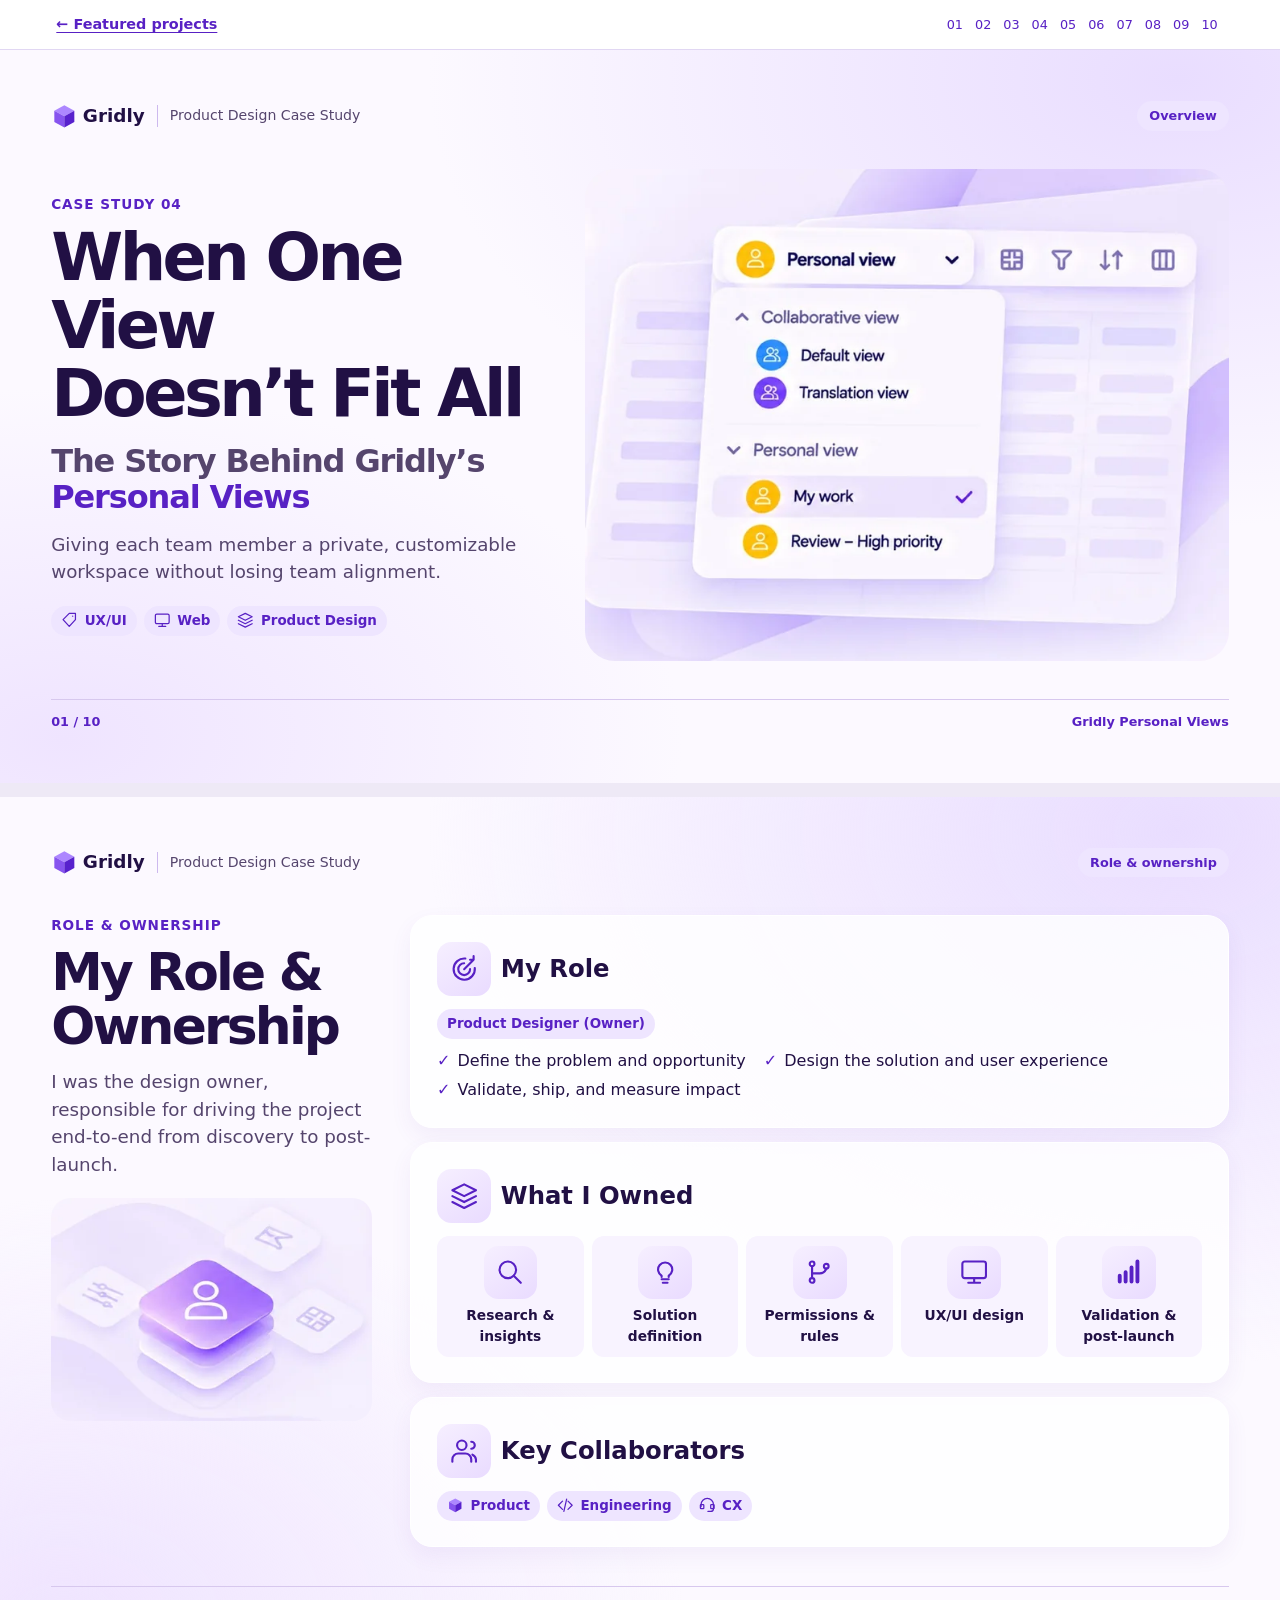
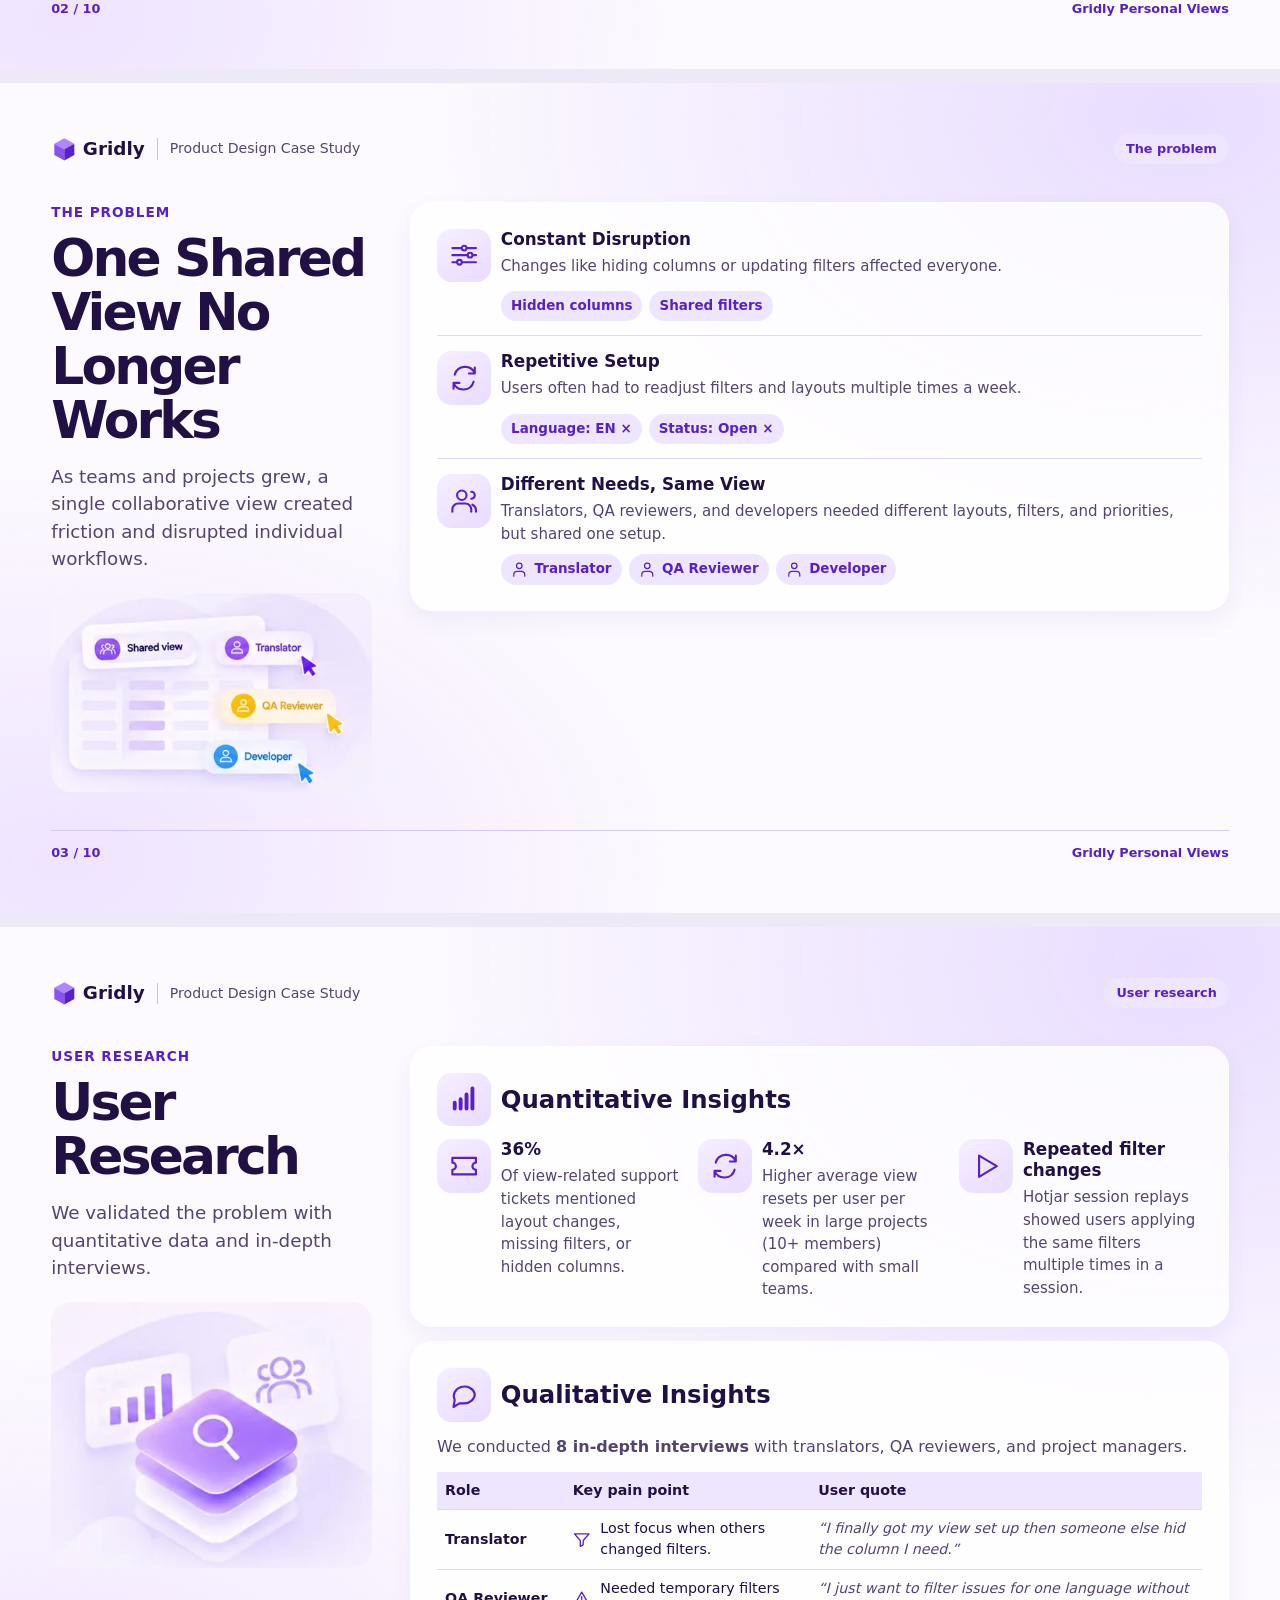
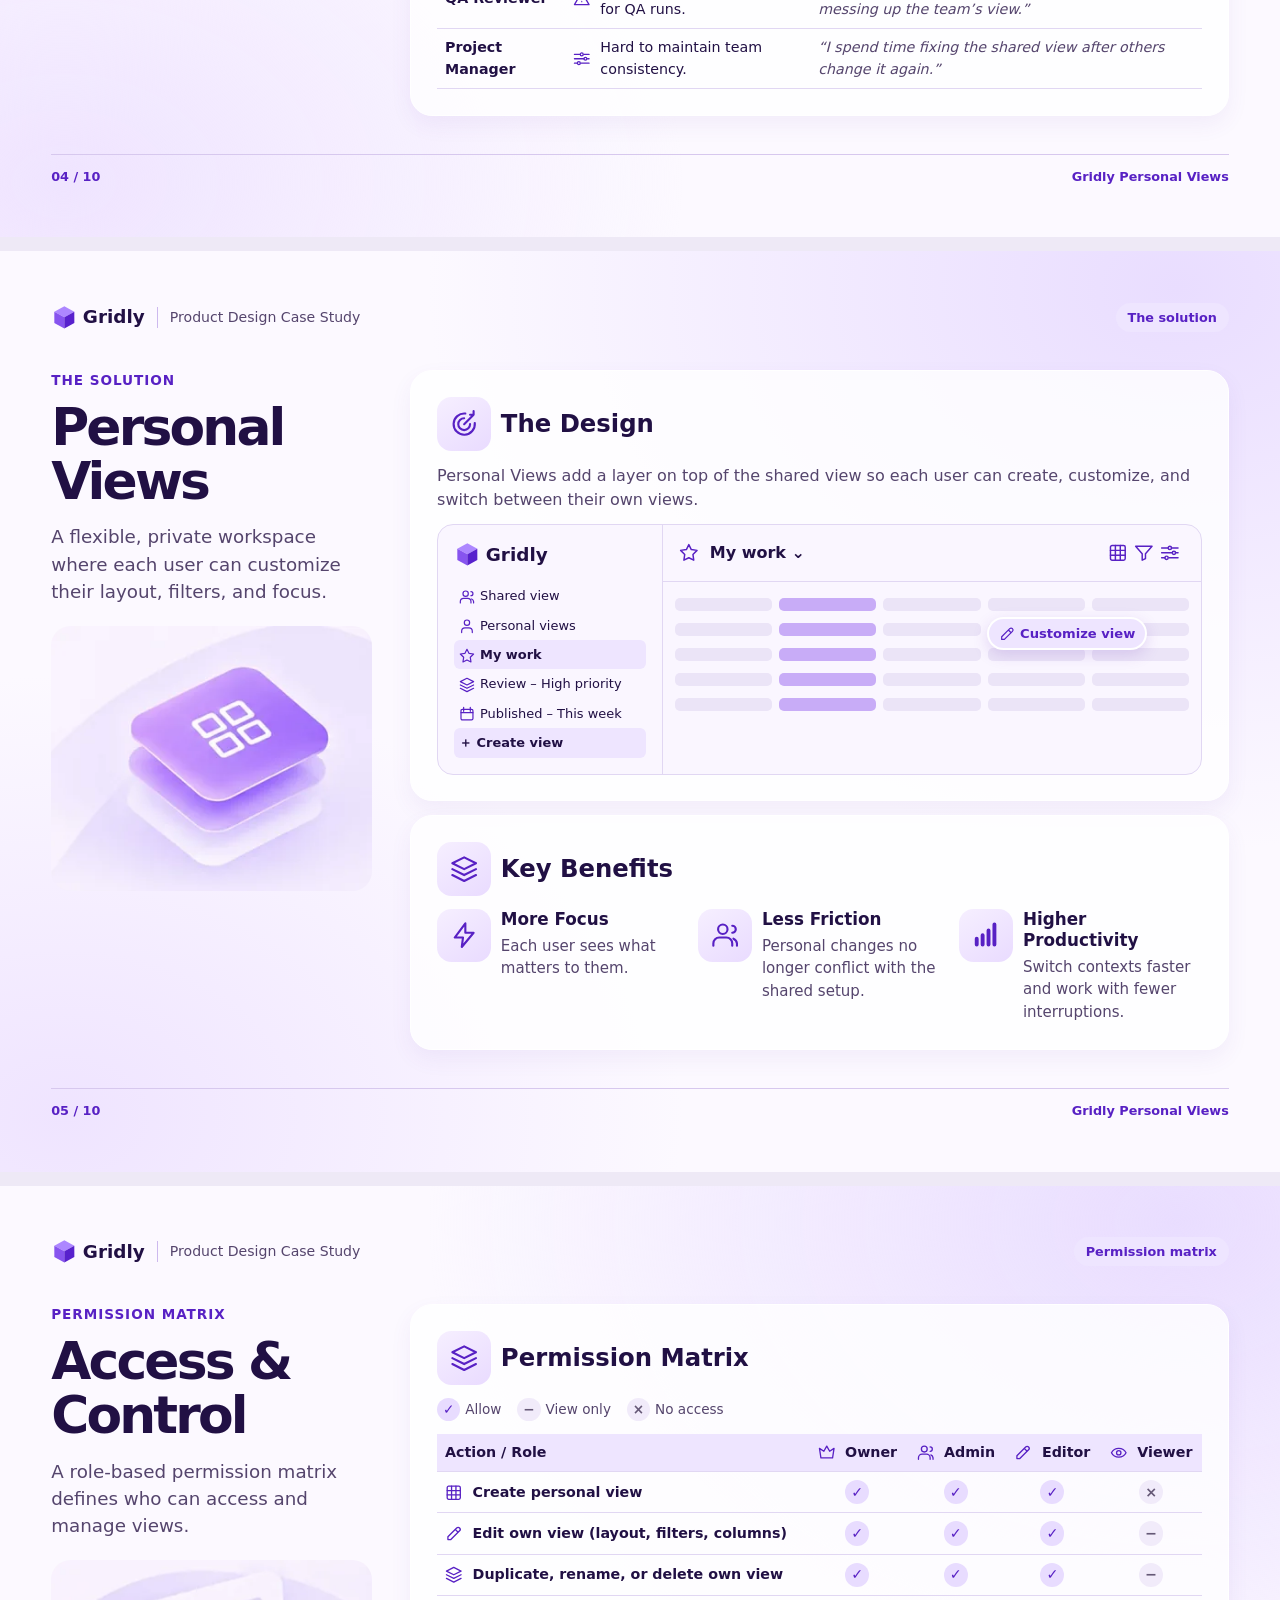
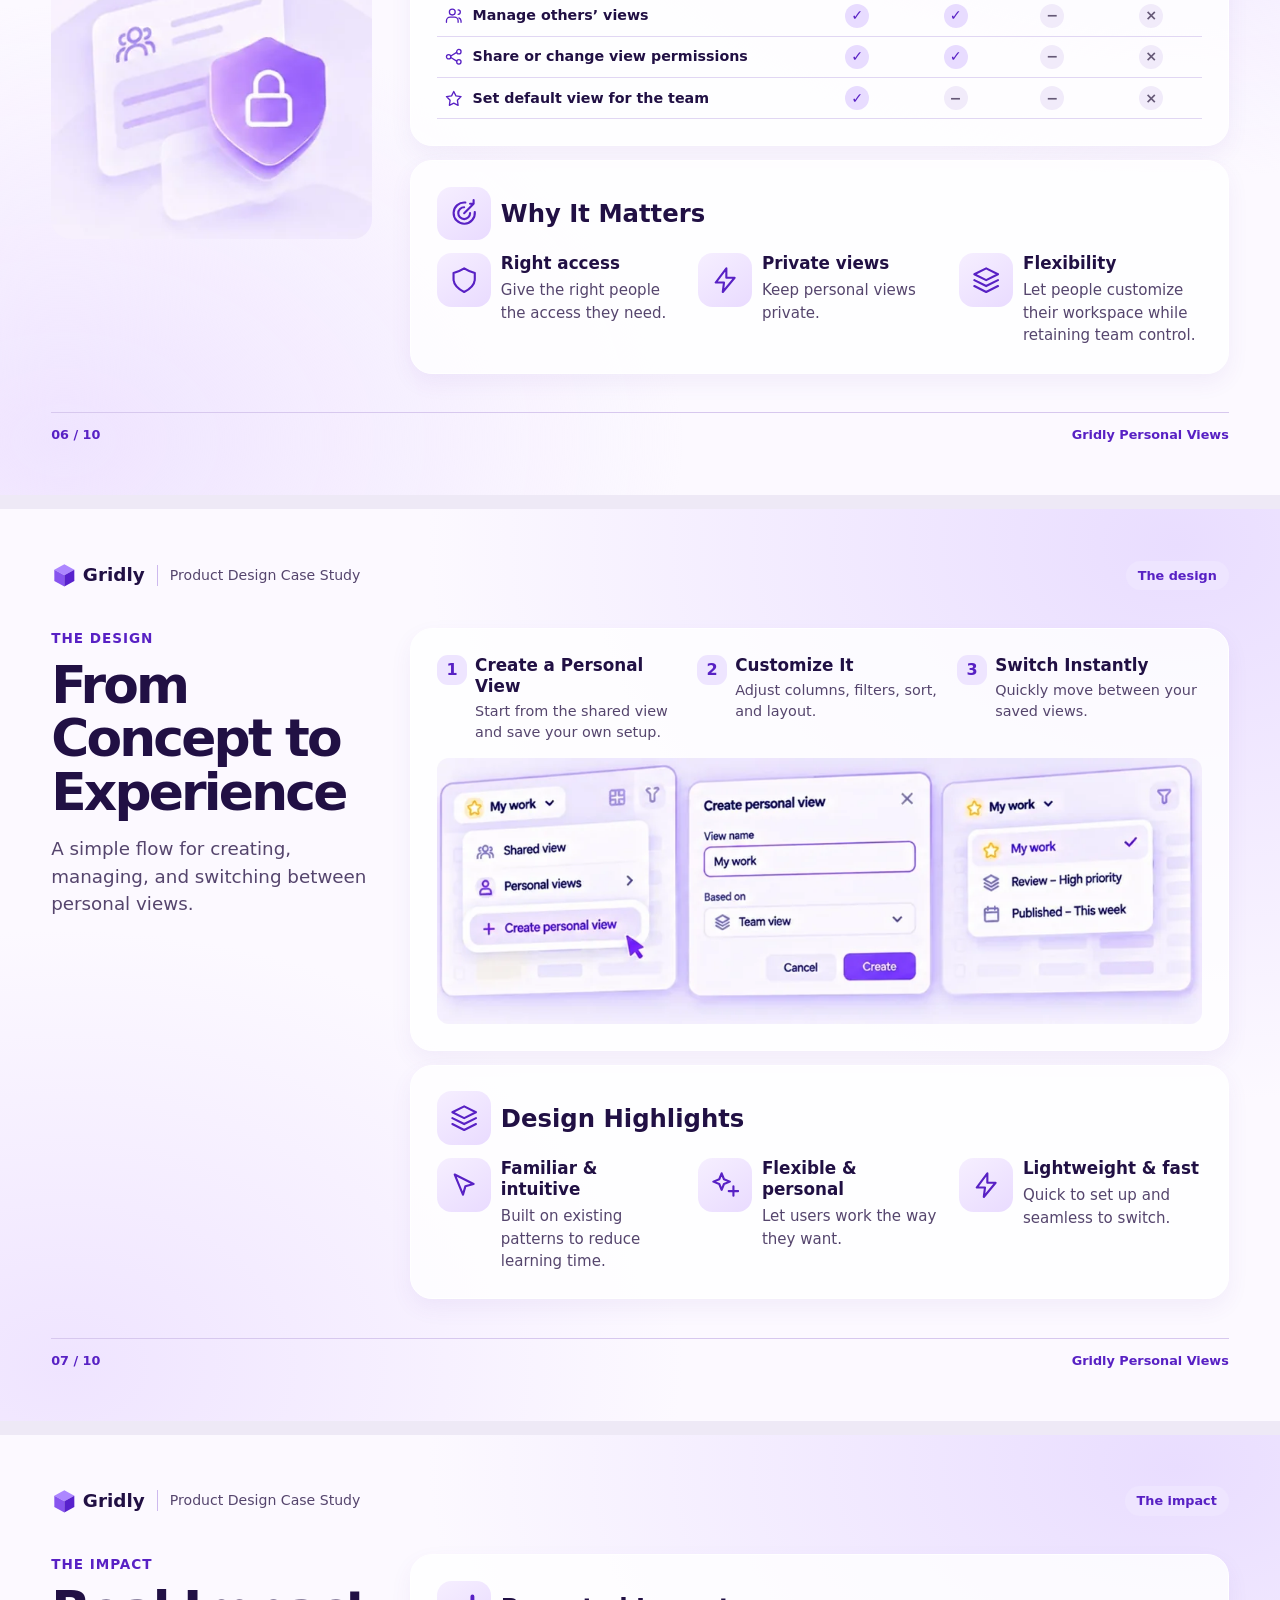
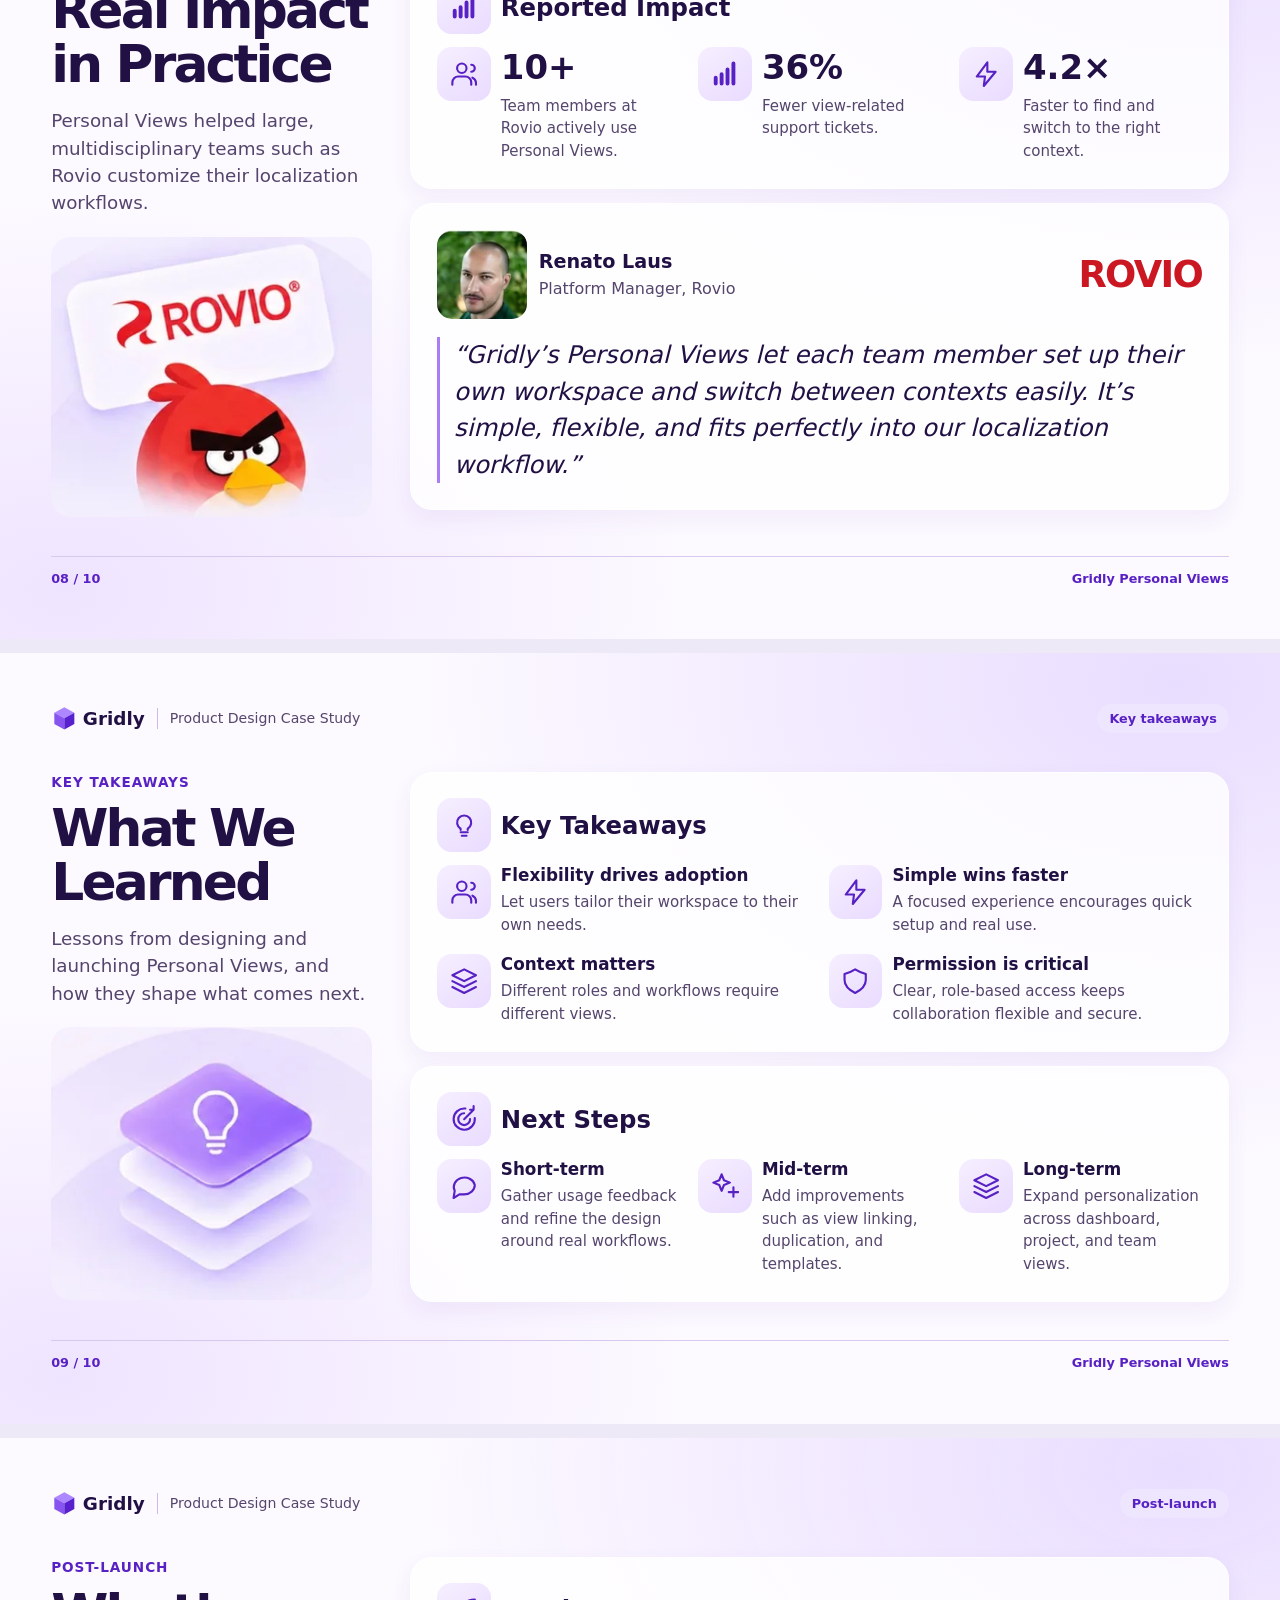
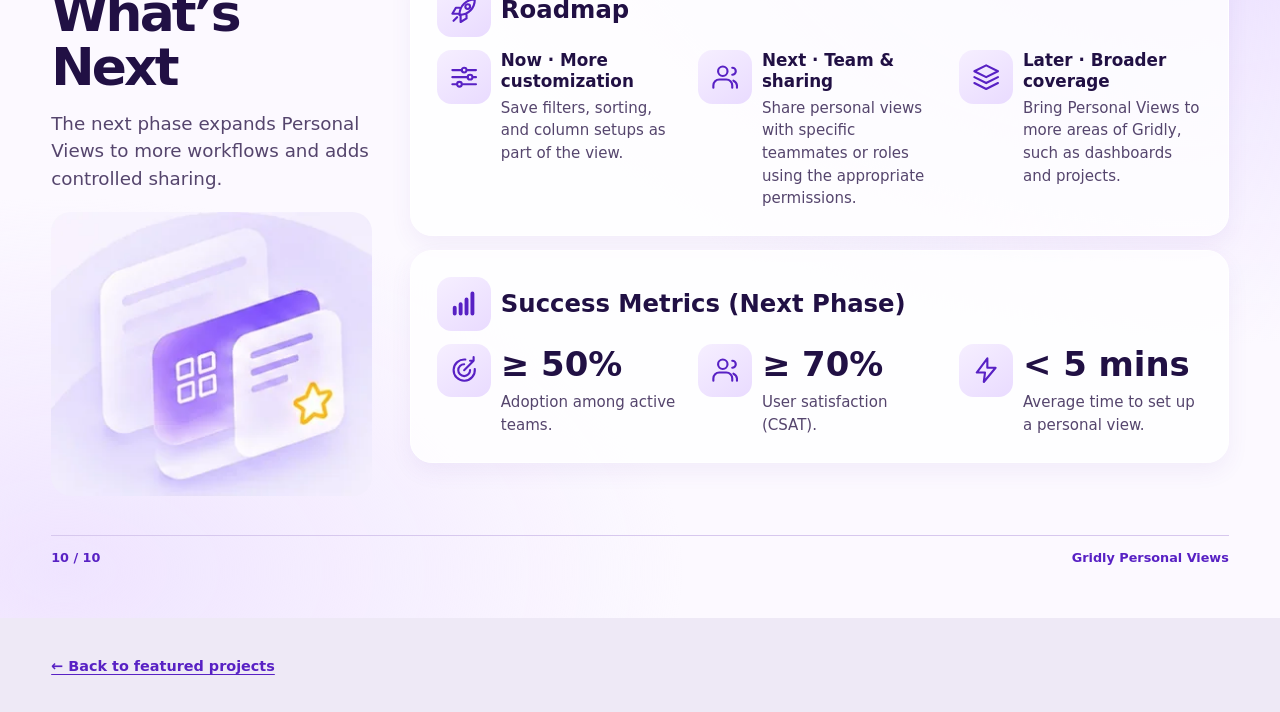
==== gridly-personal-views.html @ 1b513c44 "Add Gridly Personal Views as case study 04" ====
<!doctype html>
<html lang="en">
<head>
<meta charset="utf-8">
<meta name="viewport" content="width=device-width, initial-scale=1">
<meta name="description" content="Gridly Personal Views, a product design case study by Phu Vo Hoang.">
<title>Gridly Personal Views | Phu Vo Hoang</title>
<link rel="stylesheet" href="assets/personal-views/case-study.css">
</head>
<body>
<svg class="icon-definitions" xmlns="http://www.w3.org/2000/svg" width="0" height="0" aria-hidden="true" focusable="false">
<symbol id="pv-cube" viewBox="0 0 24 24"><path fill="#ad87ff" stroke="none" d="m12 2 9 5-9 5-9-5Z"/><path fill="#8754ef" stroke="none" d="m3 7 9 5v10l-9-5Z"/><path fill="#5821cd" stroke="none" d="m21 7-9 5v10l9-5Z"/></symbol>
<symbol id="pv-person" viewBox="0 0 24 24"><circle cx="12" cy="7" r="4"/><path d="M4 22v-2a5 5 0 0 1 5-5h6a5 5 0 0 1 5 5v2"/></symbol>
<symbol id="pv-target" viewBox="0 0 24 24"><path d="M21 11a9 9 0 1 1-8-8m4 9a5 5 0 1 1-5-5m0 5 8-8m-3 0h3V1"/></symbol>
<symbol id="pv-layers" viewBox="0 0 24 24"><path d="m12 2 10 5-10 5L2 7l10-5ZM2 12l10 5 10-5M2 17l10 5 10-5"/></symbol>
<symbol id="pv-search" viewBox="0 0 24 24"><circle cx="10" cy="10" r="7"/><path d="m15 15 6 6"/></symbol>
<symbol id="pv-bulb" viewBox="0 0 24 24"><path d="M9 18h6m-5 3h4m-5-5v-1a6 6 0 1 1 6 0v1"/></symbol>
<symbol id="pv-branch" viewBox="0 0 24 24"><circle cx="6" cy="5" r="2"/><circle cx="6" cy="19" r="2"/><circle cx="18" cy="7" r="2"/><path d="M6 7v10m0-4h6a6 6 0 0 0 6-4"/></symbol>
<symbol id="pv-screen" viewBox="0 0 24 24"><rect x="2" y="3" width="20" height="14" rx="2"/><path d="M12 17v4m-5 0h10"/></symbol>
<symbol id="pv-bars" viewBox="0 0 24 24"><path d="M4 20v-5m5 5v-8m5 8V8m5 12V3" stroke-width="3.3"/></symbol>
<symbol id="pv-people" viewBox="0 0 24 24"><circle cx="10" cy="7" r="4"/><path d="M2 21v-2a5 5 0 0 1 5-5h6a5 5 0 0 1 5 5v2m0-17a3 3 0 0 1 0 6m4 11v-2a5 5 0 0 0-3-4"/></symbol>
<symbol id="pv-code" viewBox="0 0 24 24"><path d="m8 6-6 6 6 6m8-12 6 6-6 6m-2-15-4 18"/></symbol>
<symbol id="pv-headset" viewBox="0 0 24 24"><path d="M3 14v-3a9 9 0 0 1 18 0v6a4 4 0 0 1-4 4h-4"/><rect x="2" y="11" width="5" height="6" rx="1"/><rect x="17" y="11" width="5" height="6" rx="1"/></symbol>
<symbol id="pv-sliders" viewBox="0 0 24 24"><path d="M2 6h8m5 0h7M2 12h13m5 0h2M2 18h4m5 0h11"/><circle cx="12" cy="6" r="2"/><circle cx="17" cy="12" r="2"/><circle cx="8" cy="18" r="2"/></symbol>
<symbol id="pv-refresh" viewBox="0 0 24 24"><path d="M21 8A9 9 0 0 0 4 9m17-6v5h-5M3 16a9 9 0 0 0 17-1m-17 6v-5h5"/></symbol>
<symbol id="pv-ticket" viewBox="0 0 24 24"><path d="M2 5h20v4a3 3 0 0 0 0 6v4H2v-4a3 3 0 0 0 0-6Z"/></symbol>
<symbol id="pv-play" viewBox="0 0 24 24"><path d="m6 3 15 9-15 9Z"/></symbol>
<symbol id="pv-comment" viewBox="0 0 24 24"><path d="M21 11a9 8 0 0 1-9 8H8l-5 3 1-6a9 8 0 1 1 17-5Z"/></symbol>
<symbol id="pv-filter" viewBox="0 0 24 24"><path d="M2 4h20l-8 9v6l-4 2v-8Z"/></symbol>
<symbol id="pv-warning" viewBox="0 0 24 24"><path d="m12 3 10 17H2Zm0 6v4m0 3v.01"/></symbol>
<symbol id="pv-bolt" viewBox="0 0 24 24"><path d="m13 2-9 12h7l-1 8 10-12h-7Z"/></symbol>
<symbol id="pv-grid" viewBox="0 0 24 24"><rect x="3" y="3" width="18" height="18" rx="2"/><path d="M3 9h18M3 15h18M9 3v18m6-18v18"/></symbol>
<symbol id="pv-edit" viewBox="0 0 24 24"><path d="m4 16 12-12a2 2 0 0 1 4 4L8 20H4Zm10-10 4 4"/></symbol>
<symbol id="pv-share" viewBox="0 0 24 24"><circle cx="5" cy="12" r="3"/><circle cx="19" cy="5" r="3"/><circle cx="19" cy="19" r="3"/><path d="m8 11 8-5M8 13l8 5"/></symbol>
<symbol id="pv-star" viewBox="0 0 24 24"><path d="m12 2 3 6 7 1-5 5 1 7-6-3-6 3 1-7-5-5 7-1Z"/></symbol>
<symbol id="pv-crown" viewBox="0 0 24 24"><path d="m2 6 6 4 4-7 4 7 6-4-2 13H4Z"/></symbol>
<symbol id="pv-eye" viewBox="0 0 24 24"><path d="M2 12s3-6 10-6 10 6 10 6-3 6-10 6S2 12 2 12Z"/><circle cx="12" cy="12" r="3"/></symbol>
<symbol id="pv-shield" viewBox="0 0 24 24"><path d="M12 2c3 2 6 3 9 4v5c0 5-3 8-9 11-6-3-9-6-9-11V6c3-1 6-2 9-4Z"/></symbol>
<symbol id="pv-pointer" viewBox="0 0 24 24"><path d="m4 3 16 8-7 2-2 7Z"/></symbol>
<symbol id="pv-spark" viewBox="0 0 24 24"><path d="m9 2 2 5 5 2-5 2-2 5-2-5-5-2 5-2Zm10 11v8m-4-4h8"/></symbol>
<symbol id="pv-rocket" viewBox="0 0 24 24"><path d="M8 16c0-8 6-13 13-13 0 7-5 13-13 13Zm0-6H5l-3 5h6m6 1v3l-5 3v-6m-3 2-3 3"/><circle cx="15" cy="9" r="2"/></symbol>
<symbol id="pv-calendar" viewBox="0 0 24 24"><rect x="3" y="5" width="18" height="16" rx="2"/><path d="M7 2v6m10-6v6M3 10h18"/></symbol>
<symbol id="pv-tag" viewBox="0 0 24 24"><path d="M3 11 12 2h9v9l-9 10Zm14-5v.01"/></symbol>
</svg>
<nav class="toolbar" aria-label="Case study navigation"><a class="back" href="./#projects">← Featured projects</a><div class="chapters"><a href="#slide-1" aria-label="01 Overview">01</a><a href="#slide-2" aria-label="02 Role &amp; ownership">02</a><a href="#slide-3" aria-label="03 The problem">03</a><a href="#slide-4" aria-label="04 User research">04</a><a href="#slide-5" aria-label="05 The solution">05</a><a href="#slide-6" aria-label="06 Permission matrix">06</a><a href="#slide-7" aria-label="07 The design">07</a><a href="#slide-8" aria-label="08 The impact">08</a><a href="#slide-9" aria-label="09 Key takeaways">09</a><a href="#slide-10" aria-label="10 Post-launch">10</a></div></nav>
<main>
<section class="slide cover" id="slide-1" aria-labelledby="title-1">
<header class="folio"><span class="logo"><svg class="glyph" viewBox="0 0 24 24" aria-hidden="true" focusable="false"><use href="#pv-cube"/></svg>Gridly</span><span class="folio-label">Product Design Case Study</span><span class="chapter-name">Overview</span></header>
<div class="layout"><div class="cover-copy"><p class="eyebrow">Case Study 04</p><h1 id="title-1">When One View<br>Doesn’t Fit All</h1><p class="subtitle">The Story Behind Gridly’s <strong>Personal Views</strong></p><p class="lead">Giving each team member a private, customizable workspace without losing team alignment.</p><ul class="tags"><li><svg class="glyph" viewBox="0 0 24 24" aria-hidden="true" focusable="false"><use href="#pv-tag"/></svg>UX/UI</li><li><svg class="glyph" viewBox="0 0 24 24" aria-hidden="true" focusable="false"><use href="#pv-screen"/></svg>Web</li><li><svg class="glyph" viewBox="0 0 24 24" aria-hidden="true" focusable="false"><use href="#pv-layers"/></svg>Product Design</li></ul></div>
<figure><img class="cover-art" src="assets/personal-views/cover.webp" width="800" height="611" alt="Gridly’s view selector showing collaborative views and private views, with My work selected" loading="eager"></figure></div>
<footer class="folio-footer"><span>01 / 10</span><span>Gridly Personal Views</span></footer>
</section>
<section class="slide" id="slide-2" aria-labelledby="title-2">
<header class="folio"><span class="logo"><svg class="glyph" viewBox="0 0 24 24" aria-hidden="true" focusable="false"><use href="#pv-cube"/></svg>Gridly</span><span class="folio-label">Product Design Case Study</span><span class="chapter-name">Role &amp; ownership</span></header>
<div class="layout"><div class="intro"><p class="eyebrow">Role & ownership</p><h2 id="title-2">My Role & Ownership</h2><p class="lead">I was the design owner, responsible for driving the project end-to-end from discovery to post-launch.</p><img class="side-art" src="assets/personal-views/ownership.webp" width="440" height="306" alt="" loading="lazy"></div><div class="stack"><div class="panel"><h3 class="icon-heading"><span class="tile"><svg class="glyph" viewBox="0 0 24 24" aria-hidden="true" focusable="false"><use href="#pv-target"/></svg></span><span>My Role</span></h3><p class="role-label">Product Designer (Owner)</p><ul class="checks"><li>Define the problem and opportunity</li><li>Design the solution and user experience</li><li>Validate, ship, and measure impact</li></ul></div><div class="panel"><h3 class="icon-heading"><span class="tile"><svg class="glyph" viewBox="0 0 24 24" aria-hidden="true" focusable="false"><use href="#pv-layers"/></svg></span><span>What I Owned</span></h3><ol class="ownership-steps"><li><span class="tile"><svg class="glyph" viewBox="0 0 24 24" aria-hidden="true" focusable="false"><use href="#pv-search"/></svg></span><strong>Research & insights</strong></li><li><span class="tile"><svg class="glyph" viewBox="0 0 24 24" aria-hidden="true" focusable="false"><use href="#pv-bulb"/></svg></span><strong>Solution definition</strong></li><li><span class="tile"><svg class="glyph" viewBox="0 0 24 24" aria-hidden="true" focusable="false"><use href="#pv-branch"/></svg></span><strong>Permissions & rules</strong></li><li><span class="tile"><svg class="glyph" viewBox="0 0 24 24" aria-hidden="true" focusable="false"><use href="#pv-screen"/></svg></span><strong>UX/UI design</strong></li><li><span class="tile"><svg class="glyph" viewBox="0 0 24 24" aria-hidden="true" focusable="false"><use href="#pv-bars"/></svg></span><strong>Validation & post-launch</strong></li></ol></div><div class="panel"><h3 class="icon-heading"><span class="tile"><svg class="glyph" viewBox="0 0 24 24" aria-hidden="true" focusable="false"><use href="#pv-people"/></svg></span><span>Key Collaborators</span></h3><ul class="tags"><li><svg class="glyph" viewBox="0 0 24 24" aria-hidden="true" focusable="false"><use href="#pv-cube"/></svg>Product</li><li><svg class="glyph" viewBox="0 0 24 24" aria-hidden="true" focusable="false"><use href="#pv-code"/></svg>Engineering</li><li><svg class="glyph" viewBox="0 0 24 24" aria-hidden="true" focusable="false"><use href="#pv-headset"/></svg>CX</li></ul></div></div></div>
<footer class="folio-footer"><span>02 / 10</span><span>Gridly Personal Views</span></footer>
</section>
<section class="slide" id="slide-3" aria-labelledby="title-3">
<header class="folio"><span class="logo"><svg class="glyph" viewBox="0 0 24 24" aria-hidden="true" focusable="false"><use href="#pv-cube"/></svg>Gridly</span><span class="folio-label">Product Design Case Study</span><span class="chapter-name">The problem</span></header>
<div class="layout"><div class="intro"><p class="eyebrow">The problem</p><h2 id="title-3">One Shared View No Longer Works</h2><p class="lead">As teams and projects grew, a single collaborative view created friction and disrupted individual workflows.</p><img class="side-art" src="assets/personal-views/shared.webp" width="460" height="285" alt="" loading="lazy"></div><div class="panel problem-list"><div class="item"><span class="tile"><svg class="glyph" viewBox="0 0 24 24" aria-hidden="true" focusable="false"><use href="#pv-sliders"/></svg></span><div><h4>Constant Disruption</h4><p>Changes like hiding columns or updating filters affected everyone.</p></div></div><div class="filter-preview" aria-hidden="true"><span>Hidden columns</span><span>Shared filters</span></div><div class="item"><span class="tile"><svg class="glyph" viewBox="0 0 24 24" aria-hidden="true" focusable="false"><use href="#pv-refresh"/></svg></span><div><h4>Repetitive Setup</h4><p>Users often had to readjust filters and layouts multiple times a week.</p></div></div><div class="filter-preview" aria-hidden="true"><span>Language: EN ×</span><span>Status: Open ×</span></div><div class="item"><span class="tile"><svg class="glyph" viewBox="0 0 24 24" aria-hidden="true" focusable="false"><use href="#pv-people"/></svg></span><div><h4>Different Needs, Same View</h4><p>Translators, QA reviewers, and developers needed different layouts, filters, and priorities, but shared one setup.</p></div></div><ul class="tags"><li><svg class="glyph" viewBox="0 0 24 24" aria-hidden="true" focusable="false"><use href="#pv-person"/></svg>Translator</li><li><svg class="glyph" viewBox="0 0 24 24" aria-hidden="true" focusable="false"><use href="#pv-person"/></svg>QA Reviewer</li><li><svg class="glyph" viewBox="0 0 24 24" aria-hidden="true" focusable="false"><use href="#pv-person"/></svg>Developer</li></ul></div></div>
<footer class="folio-footer"><span>03 / 10</span><span>Gridly Personal Views</span></footer>
</section>
<section class="slide" id="slide-4" aria-labelledby="title-4">
<header class="folio"><span class="logo"><svg class="glyph" viewBox="0 0 24 24" aria-hidden="true" focusable="false"><use href="#pv-cube"/></svg>Gridly</span><span class="folio-label">Product Design Case Study</span><span class="chapter-name">User research</span></header>
<div class="layout"><div class="intro"><p class="eyebrow">User research</p><h2 id="title-4">User Research</h2><p class="lead">We validated the problem with quantitative data and in-depth interviews.</p><img class="side-art" src="assets/personal-views/research.webp" width="350" height="291" alt="" loading="lazy"></div><div class="stack"><div class="panel"><h3 class="icon-heading"><span class="tile"><svg class="glyph" viewBox="0 0 24 24" aria-hidden="true" focusable="false"><use href="#pv-bars"/></svg></span><span>Quantitative Insights</span></h3><div class="items cols-3"><div class="item"><span class="tile"><svg class="glyph" viewBox="0 0 24 24" aria-hidden="true" focusable="false"><use href="#pv-ticket"/></svg></span><div><h4>36%</h4><p>Of view-related support tickets mentioned layout changes, missing filters, or hidden columns.</p></div></div><div class="item"><span class="tile"><svg class="glyph" viewBox="0 0 24 24" aria-hidden="true" focusable="false"><use href="#pv-refresh"/></svg></span><div><h4>4.2×</h4><p>Higher average view resets per user per week in large projects (10+ members) compared with small teams.</p></div></div><div class="item"><span class="tile"><svg class="glyph" viewBox="0 0 24 24" aria-hidden="true" focusable="false"><use href="#pv-play"/></svg></span><div><h4>Repeated filter changes</h4><p>Hotjar session replays showed users applying the same filters multiple times in a session.</p></div></div></div></div><div class="panel"><h3 class="icon-heading"><span class="tile"><svg class="glyph" viewBox="0 0 24 24" aria-hidden="true" focusable="false"><use href="#pv-comment"/></svg></span><span>Qualitative Insights</span></h3><p>We conducted <strong>8 in-depth interviews</strong> with translators, QA reviewers, and project managers.</p><div class="table-scroll" tabindex="0" role="region" aria-label="Interview findings"><table><thead><tr><th scope="col">Role</th><th scope="col">Key pain point</th><th scope="col">User quote</th></tr></thead><tbody><tr><th scope="row">Translator</th><td><span class="table-label"><svg class="glyph" viewBox="0 0 24 24" aria-hidden="true" focusable="false"><use href="#pv-filter"/></svg>Lost focus when others changed filters.</span></td><td><q>I finally got my view set up then someone else hid the column I need.</q></td></tr><tr><th scope="row">QA Reviewer</th><td><span class="table-label"><svg class="glyph" viewBox="0 0 24 24" aria-hidden="true" focusable="false"><use href="#pv-warning"/></svg>Needed temporary filters for QA runs.</span></td><td><q>I just want to filter issues for one language without messing up the team’s view.</q></td></tr><tr><th scope="row">Project Manager</th><td><span class="table-label"><svg class="glyph" viewBox="0 0 24 24" aria-hidden="true" focusable="false"><use href="#pv-sliders"/></svg>Hard to maintain team consistency.</span></td><td><q>I spend time fixing the shared view after others change it again.</q></td></tr></tbody></table></div></div></div></div>
<footer class="folio-footer"><span>04 / 10</span><span>Gridly Personal Views</span></footer>
</section>
<section class="slide" id="slide-5" aria-labelledby="title-5">
<header class="folio"><span class="logo"><svg class="glyph" viewBox="0 0 24 24" aria-hidden="true" focusable="false"><use href="#pv-cube"/></svg>Gridly</span><span class="folio-label">Product Design Case Study</span><span class="chapter-name">The solution</span></header>
<div class="layout"><div class="intro"><p class="eyebrow">The solution</p><h2 id="title-5">Personal Views</h2><p class="lead">A flexible, private workspace where each user can customize their layout, filters, and focus.</p><img class="side-art" src="assets/personal-views/solution.webp" width="350" height="289" alt="" loading="lazy"></div><div class="stack"><div class="panel"><h3 class="icon-heading"><span class="tile"><svg class="glyph" viewBox="0 0 24 24" aria-hidden="true" focusable="false"><use href="#pv-target"/></svg></span><span>The Design</span></h3><p>Personal Views add a layer on top of the shared view so each user can create, customize, and switch between their own views.</p><figure class="workspace" aria-label="Personal Views interface example">
<div class="workspace-sidebar"><strong class="logo"><svg class="glyph" viewBox="0 0 24 24" aria-hidden="true" focusable="false"><use href="#pv-cube"/></svg>Gridly</strong>
<ul><li><svg class="glyph" viewBox="0 0 24 24" aria-hidden="true" focusable="false"><use href="#pv-people"/></svg>Shared view</li><li><svg class="glyph" viewBox="0 0 24 24" aria-hidden="true" focusable="false"><use href="#pv-person"/></svg>Personal views</li><li class="is-current"><svg class="glyph" viewBox="0 0 24 24" aria-hidden="true" focusable="false"><use href="#pv-star"/></svg>My work</li><li><svg class="glyph" viewBox="0 0 24 24" aria-hidden="true" focusable="false"><use href="#pv-layers"/></svg>Review – High priority</li><li><svg class="glyph" viewBox="0 0 24 24" aria-hidden="true" focusable="false"><use href="#pv-calendar"/></svg>Published – This week</li><li class="is-current">＋ Create view</li></ul></div>
<div class="workspace-main"><div class="workspace-toolbar"><strong><svg class="glyph" viewBox="0 0 24 24" aria-hidden="true" focusable="false"><use href="#pv-star"/></svg> My work ⌄</strong><span aria-hidden="true"><svg class="glyph" viewBox="0 0 24 24" aria-hidden="true" focusable="false"><use href="#pv-grid"/></svg><svg class="glyph" viewBox="0 0 24 24" aria-hidden="true" focusable="false"><use href="#pv-filter"/></svg><svg class="glyph" viewBox="0 0 24 24" aria-hidden="true" focusable="false"><use href="#pv-sliders"/></svg></span></div>
<div class="workspace-grid" aria-hidden="true"><span></span><span></span><span></span><span></span><span></span><span></span><span></span><span></span><span></span><span></span><span></span><span></span><span></span><span></span><span></span><span></span><span></span><span></span><span></span><span></span><span></span><span></span><span></span><span></span><span></span></div><span class="customize"><svg class="glyph" viewBox="0 0 24 24" aria-hidden="true" focusable="false"><use href="#pv-edit"/></svg> Customize view</span></div></figure></div><div class="panel"><h3 class="icon-heading"><span class="tile"><svg class="glyph" viewBox="0 0 24 24" aria-hidden="true" focusable="false"><use href="#pv-layers"/></svg></span><span>Key Benefits</span></h3><div class="items cols-3"><div class="item"><span class="tile"><svg class="glyph" viewBox="0 0 24 24" aria-hidden="true" focusable="false"><use href="#pv-bolt"/></svg></span><div><h4>More Focus</h4><p>Each user sees what matters to them.</p></div></div><div class="item"><span class="tile"><svg class="glyph" viewBox="0 0 24 24" aria-hidden="true" focusable="false"><use href="#pv-people"/></svg></span><div><h4>Less Friction</h4><p>Personal changes no longer conflict with the shared setup.</p></div></div><div class="item"><span class="tile"><svg class="glyph" viewBox="0 0 24 24" aria-hidden="true" focusable="false"><use href="#pv-bars"/></svg></span><div><h4>Higher Productivity</h4><p>Switch contexts faster and work with fewer interruptions.</p></div></div></div></div></div></div>
<footer class="folio-footer"><span>05 / 10</span><span>Gridly Personal Views</span></footer>
</section>
<section class="slide" id="slide-6" aria-labelledby="title-6">
<header class="folio"><span class="logo"><svg class="glyph" viewBox="0 0 24 24" aria-hidden="true" focusable="false"><use href="#pv-cube"/></svg>Gridly</span><span class="folio-label">Product Design Case Study</span><span class="chapter-name">Permission matrix</span></header>
<div class="layout"><div class="intro"><p class="eyebrow">Permission matrix</p><h2 id="title-6">Access & Control</h2><p class="lead">A role-based permission matrix defines who can access and manage views.</p><img class="side-art" src="assets/personal-views/permissions.webp" width="350" height="304" alt="" loading="lazy"></div><div class="stack"><div class="panel"><h3 class="icon-heading"><span class="tile"><svg class="glyph" viewBox="0 0 24 24" aria-hidden="true" focusable="false"><use href="#pv-layers"/></svg></span><span>Permission Matrix</span></h3><div class="matrix-legend" aria-hidden="true"><span><span class="state state-a"><span aria-hidden="true">✓</span><span class="sr-only">Allow</span></span>Allow</span><span><span class="state state-v"><span aria-hidden="true">−</span><span class="sr-only">View only</span></span>View only</span><span><span class="state state-x"><span aria-hidden="true">×</span><span class="sr-only">No access</span></span>No access</span></div><div class="table-scroll" tabindex="0" role="region" aria-label="Permission matrix"><table class="matrix"><caption class="sr-only">Personal Views permissions by role</caption><thead><tr><th scope="col">Action / Role</th><th scope="col"><span class="table-label"><svg class="glyph" viewBox="0 0 24 24" aria-hidden="true" focusable="false"><use href="#pv-crown"/></svg>Owner</span></th><th scope="col"><span class="table-label"><svg class="glyph" viewBox="0 0 24 24" aria-hidden="true" focusable="false"><use href="#pv-people"/></svg>Admin</span></th><th scope="col"><span class="table-label"><svg class="glyph" viewBox="0 0 24 24" aria-hidden="true" focusable="false"><use href="#pv-edit"/></svg>Editor</span></th><th scope="col"><span class="table-label"><svg class="glyph" viewBox="0 0 24 24" aria-hidden="true" focusable="false"><use href="#pv-eye"/></svg>Viewer</span></th></tr></thead><tbody><tr><th scope="row"><span class="table-label"><svg class="glyph" viewBox="0 0 24 24" aria-hidden="true" focusable="false"><use href="#pv-grid"/></svg>Create personal view</span></th><td><span class="state state-a"><span aria-hidden="true">✓</span><span class="sr-only">Allow</span></span></td><td><span class="state state-a"><span aria-hidden="true">✓</span><span class="sr-only">Allow</span></span></td><td><span class="state state-a"><span aria-hidden="true">✓</span><span class="sr-only">Allow</span></span></td><td><span class="state state-x"><span aria-hidden="true">×</span><span class="sr-only">No access</span></span></td></tr><tr><th scope="row"><span class="table-label"><svg class="glyph" viewBox="0 0 24 24" aria-hidden="true" focusable="false"><use href="#pv-edit"/></svg>Edit own view (layout, filters, columns)</span></th><td><span class="state state-a"><span aria-hidden="true">✓</span><span class="sr-only">Allow</span></span></td><td><span class="state state-a"><span aria-hidden="true">✓</span><span class="sr-only">Allow</span></span></td><td><span class="state state-a"><span aria-hidden="true">✓</span><span class="sr-only">Allow</span></span></td><td><span class="state state-v"><span aria-hidden="true">−</span><span class="sr-only">View only</span></span></td></tr><tr><th scope="row"><span class="table-label"><svg class="glyph" viewBox="0 0 24 24" aria-hidden="true" focusable="false"><use href="#pv-layers"/></svg>Duplicate, rename, or delete own view</span></th><td><span class="state state-a"><span aria-hidden="true">✓</span><span class="sr-only">Allow</span></span></td><td><span class="state state-a"><span aria-hidden="true">✓</span><span class="sr-only">Allow</span></span></td><td><span class="state state-a"><span aria-hidden="true">✓</span><span class="sr-only">Allow</span></span></td><td><span class="state state-v"><span aria-hidden="true">−</span><span class="sr-only">View only</span></span></td></tr><tr><th scope="row"><span class="table-label"><svg class="glyph" viewBox="0 0 24 24" aria-hidden="true" focusable="false"><use href="#pv-people"/></svg>Manage others’ views</span></th><td><span class="state state-a"><span aria-hidden="true">✓</span><span class="sr-only">Allow</span></span></td><td><span class="state state-a"><span aria-hidden="true">✓</span><span class="sr-only">Allow</span></span></td><td><span class="state state-v"><span aria-hidden="true">−</span><span class="sr-only">View only</span></span></td><td><span class="state state-x"><span aria-hidden="true">×</span><span class="sr-only">No access</span></span></td></tr><tr><th scope="row"><span class="table-label"><svg class="glyph" viewBox="0 0 24 24" aria-hidden="true" focusable="false"><use href="#pv-share"/></svg>Share or change view permissions</span></th><td><span class="state state-a"><span aria-hidden="true">✓</span><span class="sr-only">Allow</span></span></td><td><span class="state state-a"><span aria-hidden="true">✓</span><span class="sr-only">Allow</span></span></td><td><span class="state state-v"><span aria-hidden="true">−</span><span class="sr-only">View only</span></span></td><td><span class="state state-x"><span aria-hidden="true">×</span><span class="sr-only">No access</span></span></td></tr><tr><th scope="row"><span class="table-label"><svg class="glyph" viewBox="0 0 24 24" aria-hidden="true" focusable="false"><use href="#pv-star"/></svg>Set default view for the team</span></th><td><span class="state state-a"><span aria-hidden="true">✓</span><span class="sr-only">Allow</span></span></td><td><span class="state state-v"><span aria-hidden="true">−</span><span class="sr-only">View only</span></span></td><td><span class="state state-v"><span aria-hidden="true">−</span><span class="sr-only">View only</span></span></td><td><span class="state state-x"><span aria-hidden="true">×</span><span class="sr-only">No access</span></span></td></tr></tbody></table></div></div><div class="panel"><h3 class="icon-heading"><span class="tile"><svg class="glyph" viewBox="0 0 24 24" aria-hidden="true" focusable="false"><use href="#pv-target"/></svg></span><span>Why It Matters</span></h3><div class="items cols-3"><div class="item"><span class="tile"><svg class="glyph" viewBox="0 0 24 24" aria-hidden="true" focusable="false"><use href="#pv-shield"/></svg></span><div><h4>Right access</h4><p>Give the right people the access they need.</p></div></div><div class="item"><span class="tile"><svg class="glyph" viewBox="0 0 24 24" aria-hidden="true" focusable="false"><use href="#pv-bolt"/></svg></span><div><h4>Private views</h4><p>Keep personal views private.</p></div></div><div class="item"><span class="tile"><svg class="glyph" viewBox="0 0 24 24" aria-hidden="true" focusable="false"><use href="#pv-layers"/></svg></span><div><h4>Flexibility</h4><p>Let people customize their workspace while retaining team control.</p></div></div></div></div></div></div>
<footer class="folio-footer"><span>06 / 10</span><span>Gridly Personal Views</span></footer>
</section>
<section class="slide" id="slide-7" aria-labelledby="title-7">
<header class="folio"><span class="logo"><svg class="glyph" viewBox="0 0 24 24" aria-hidden="true" focusable="false"><use href="#pv-cube"/></svg>Gridly</span><span class="folio-label">Product Design Case Study</span><span class="chapter-name">The design</span></header>
<div class="layout"><div class="intro"><p class="eyebrow">The design</p><h2 id="title-7">From Concept to Experience</h2><p class="lead">A simple flow for creating, managing, and switching between personal views.</p></div><div class="stack"><div class="panel"><ol class="flow"><li><span class="step-number">1</span><div><h4>Create a Personal View</h4><p>Start from the shared view and save your own setup.</p></div></li><li><span class="step-number">2</span><div><h4>Customize It</h4><p>Adjust columns, filters, sort, and layout.</p></div></li><li><span class="step-number">3</span><div><h4>Switch Instantly</h4><p>Quickly move between your saved views.</p></div></li></ol><img class="experience-art" src="assets/personal-views/experience.webp" width="1000" height="348" alt="Gridly interface mockups showing the create-view menu, the view name and base view fields, and the menu for switching views" loading="lazy"></div><div class="panel"><h3 class="icon-heading"><span class="tile"><svg class="glyph" viewBox="0 0 24 24" aria-hidden="true" focusable="false"><use href="#pv-layers"/></svg></span><span>Design Highlights</span></h3><div class="items cols-3"><div class="item"><span class="tile"><svg class="glyph" viewBox="0 0 24 24" aria-hidden="true" focusable="false"><use href="#pv-pointer"/></svg></span><div><h4>Familiar & intuitive</h4><p>Built on existing patterns to reduce learning time.</p></div></div><div class="item"><span class="tile"><svg class="glyph" viewBox="0 0 24 24" aria-hidden="true" focusable="false"><use href="#pv-spark"/></svg></span><div><h4>Flexible & personal</h4><p>Let users work the way they want.</p></div></div><div class="item"><span class="tile"><svg class="glyph" viewBox="0 0 24 24" aria-hidden="true" focusable="false"><use href="#pv-bolt"/></svg></span><div><h4>Lightweight & fast</h4><p>Quick to set up and seamless to switch.</p></div></div></div></div></div></div>
<footer class="folio-footer"><span>07 / 10</span><span>Gridly Personal Views</span></footer>
</section>
<section class="slide" id="slide-8" aria-labelledby="title-8">
<header class="folio"><span class="logo"><svg class="glyph" viewBox="0 0 24 24" aria-hidden="true" focusable="false"><use href="#pv-cube"/></svg>Gridly</span><span class="folio-label">Product Design Case Study</span><span class="chapter-name">The impact</span></header>
<div class="layout"><div class="intro"><p class="eyebrow">The impact</p><h2 id="title-8">Real Impact in Practice</h2><p class="lead">Personal Views helped large, multidisciplinary teams such as Rovio customize their localization workflows.</p><img class="side-art" src="assets/personal-views/rovio.webp" width="340" height="297" alt="" loading="lazy"></div><div class="stack"><div class="panel"><h3 class="icon-heading"><span class="tile"><svg class="glyph" viewBox="0 0 24 24" aria-hidden="true" focusable="false"><use href="#pv-bars"/></svg></span><span>Reported Impact</span></h3><div class="items cols-3"><div class="item"><span class="tile"><svg class="glyph" viewBox="0 0 24 24" aria-hidden="true" focusable="false"><use href="#pv-people"/></svg></span><div><h4>10+</h4><p>Team members at Rovio actively use Personal Views.</p></div></div><div class="item"><span class="tile"><svg class="glyph" viewBox="0 0 24 24" aria-hidden="true" focusable="false"><use href="#pv-bars"/></svg></span><div><h4>36%</h4><p>Fewer view-related support tickets.</p></div></div><div class="item"><span class="tile"><svg class="glyph" viewBox="0 0 24 24" aria-hidden="true" focusable="false"><use href="#pv-bolt"/></svg></span><div><h4>4.2×</h4><p>Faster to find and switch to the right context.</p></div></div></div></div><figure class="panel testimonial"><figcaption><img class="portrait" src="assets/personal-views/renato.webp" width="115" height="115" alt="" loading="lazy"><div><strong>Renato Laus</strong><p>Platform Manager, Rovio</p></div><b class="rovio">ROVIO</b></figcaption><blockquote>“Gridly’s Personal Views let each team member set up their own workspace and switch between contexts easily. It’s simple, flexible, and fits perfectly into our localization workflow.”</blockquote></figure></div></div>
<footer class="folio-footer"><span>08 / 10</span><span>Gridly Personal Views</span></footer>
</section>
<section class="slide" id="slide-9" aria-labelledby="title-9">
<header class="folio"><span class="logo"><svg class="glyph" viewBox="0 0 24 24" aria-hidden="true" focusable="false"><use href="#pv-cube"/></svg>Gridly</span><span class="folio-label">Product Design Case Study</span><span class="chapter-name">Key takeaways</span></header>
<div class="layout"><div class="intro"><p class="eyebrow">Key takeaways</p><h2 id="title-9">What We Learned</h2><p class="lead">Lessons from designing and launching Personal Views, and how they shape what comes next.</p><img class="side-art" src="assets/personal-views/takeaways.webp" width="350" height="298" alt="" loading="lazy"></div><div class="stack"><div class="panel"><h3 class="icon-heading"><span class="tile"><svg class="glyph" viewBox="0 0 24 24" aria-hidden="true" focusable="false"><use href="#pv-bulb"/></svg></span><span>Key Takeaways</span></h3><div class="items cols-2"><div class="item"><span class="tile"><svg class="glyph" viewBox="0 0 24 24" aria-hidden="true" focusable="false"><use href="#pv-people"/></svg></span><div><h4>Flexibility drives adoption</h4><p>Let users tailor their workspace to their own needs.</p></div></div><div class="item"><span class="tile"><svg class="glyph" viewBox="0 0 24 24" aria-hidden="true" focusable="false"><use href="#pv-bolt"/></svg></span><div><h4>Simple wins faster</h4><p>A focused experience encourages quick setup and real use.</p></div></div><div class="item"><span class="tile"><svg class="glyph" viewBox="0 0 24 24" aria-hidden="true" focusable="false"><use href="#pv-layers"/></svg></span><div><h4>Context matters</h4><p>Different roles and workflows require different views.</p></div></div><div class="item"><span class="tile"><svg class="glyph" viewBox="0 0 24 24" aria-hidden="true" focusable="false"><use href="#pv-shield"/></svg></span><div><h4>Permission is critical</h4><p>Clear, role-based access keeps collaboration flexible and secure.</p></div></div></div></div><div class="panel"><h3 class="icon-heading"><span class="tile"><svg class="glyph" viewBox="0 0 24 24" aria-hidden="true" focusable="false"><use href="#pv-target"/></svg></span><span>Next Steps</span></h3><div class="items cols-3"><div class="item"><span class="tile"><svg class="glyph" viewBox="0 0 24 24" aria-hidden="true" focusable="false"><use href="#pv-comment"/></svg></span><div><h4>Short-term</h4><p>Gather usage feedback and refine the design around real workflows.</p></div></div><div class="item"><span class="tile"><svg class="glyph" viewBox="0 0 24 24" aria-hidden="true" focusable="false"><use href="#pv-spark"/></svg></span><div><h4>Mid-term</h4><p>Add improvements such as view linking, duplication, and templates.</p></div></div><div class="item"><span class="tile"><svg class="glyph" viewBox="0 0 24 24" aria-hidden="true" focusable="false"><use href="#pv-layers"/></svg></span><div><h4>Long-term</h4><p>Expand personalization across dashboard, project, and team views.</p></div></div></div></div></div></div>
<footer class="folio-footer"><span>09 / 10</span><span>Gridly Personal Views</span></footer>
</section>
<section class="slide" id="slide-10" aria-labelledby="title-10">
<header class="folio"><span class="logo"><svg class="glyph" viewBox="0 0 24 24" aria-hidden="true" focusable="false"><use href="#pv-cube"/></svg>Gridly</span><span class="folio-label">Product Design Case Study</span><span class="chapter-name">Post-launch</span></header>
<div class="layout"><div class="intro"><p class="eyebrow">Post-launch</p><h2 id="title-10">What’s Next</h2><p class="lead">The next phase expands Personal Views to more workflows and adds controlled sharing.</p><img class="side-art" src="assets/personal-views/roadmap.webp" width="325" height="288" alt="" loading="lazy"></div><div class="stack"><div class="panel"><h3 class="icon-heading"><span class="tile"><svg class="glyph" viewBox="0 0 24 24" aria-hidden="true" focusable="false"><use href="#pv-rocket"/></svg></span><span>Roadmap</span></h3><div class="items cols-3"><div class="item"><span class="tile"><svg class="glyph" viewBox="0 0 24 24" aria-hidden="true" focusable="false"><use href="#pv-sliders"/></svg></span><div><h4>Now · More customization</h4><p>Save filters, sorting, and column setups as part of the view.</p></div></div><div class="item"><span class="tile"><svg class="glyph" viewBox="0 0 24 24" aria-hidden="true" focusable="false"><use href="#pv-people"/></svg></span><div><h4>Next · Team & sharing</h4><p>Share personal views with specific teammates or roles using the appropriate permissions.</p></div></div><div class="item"><span class="tile"><svg class="glyph" viewBox="0 0 24 24" aria-hidden="true" focusable="false"><use href="#pv-layers"/></svg></span><div><h4>Later · Broader coverage</h4><p>Bring Personal Views to more areas of Gridly, such as dashboards and projects.</p></div></div></div></div><div class="panel"><h3 class="icon-heading"><span class="tile"><svg class="glyph" viewBox="0 0 24 24" aria-hidden="true" focusable="false"><use href="#pv-bars"/></svg></span><span>Success Metrics (Next Phase)</span></h3><div class="items cols-3"><div class="item"><span class="tile"><svg class="glyph" viewBox="0 0 24 24" aria-hidden="true" focusable="false"><use href="#pv-target"/></svg></span><div><h4>≥ 50%</h4><p>Adoption among active teams.</p></div></div><div class="item"><span class="tile"><svg class="glyph" viewBox="0 0 24 24" aria-hidden="true" focusable="false"><use href="#pv-people"/></svg></span><div><h4>≥ 70%</h4><p>User satisfaction (CSAT).</p></div></div><div class="item"><span class="tile"><svg class="glyph" viewBox="0 0 24 24" aria-hidden="true" focusable="false"><use href="#pv-bolt"/></svg></span><div><h4>&lt; 5 mins</h4><p>Average time to set up a personal view.</p></div></div></div></div></div></div>
<footer class="folio-footer"><span>10 / 10</span><span>Gridly Personal Views</span></footer>
</section>
<div class="end"><a class="back" href="./#projects">← Back to featured projects</a></div>
</main>
</body>
</html>
---- assets/personal-views/case-study.css ----
:root {
  --ink: #211044;
  --muted: #55456d;
  --violet: #5821c4;
  --line: #e1d7f3;
  --wash: #eee5ff;
  --paper: #fcf9ff;
  color-scheme: light;
}
* { box-sizing: border-box; }
body { margin: 0; background: #eee9f6; color: var(--ink); font: 16px/1.5 system-ui, sans-serif; }
a { color: var(--violet); text-underline-offset: .2em; }
:focus-visible { outline: 2px solid var(--violet); outline-offset: 3px; }
img { display: block; max-width: 100%; height: auto; }
h1, h2, h3, h4, p, figure, blockquote { margin: 0; }
p { color: var(--muted); }
h1, h2 { letter-spacing: -.054em; line-height: 1.04; text-wrap: balance; }
h1 { font-size: clamp(2.6rem, 5.1vw, 5.4rem); }
h2 { font-size: clamp(2.1rem, 4.05vw, 4.25rem); }
h3 { font-size: clamp(1.15rem, 1.9vw, 1.65rem); line-height: 1.2; }
h4 { font-size: 1.05rem; line-height: 1.25; }
.toolbar {
  position: sticky;
  z-index: 2;
  top: 0;
  display: flex;
  justify-content: space-between;
  align-items: center;
  flex-wrap: wrap;
  gap: 3px 16px;
  padding: 9px clamp(14px, 4.4vw, 70px);
  border-bottom: 1px solid var(--line);
  background: #fff;
}
.chapters { display: flex; flex-wrap: wrap; }
.chapters a { padding: 6px; font-size: .8rem; border-radius: 6px; text-decoration: none; }
.chapters a:hover { background: var(--wash); }
.back { font-size: .9rem; font-weight: 680; }
main { max-width: 1600px; margin-inline: auto; }
.slide {
  scroll-margin-top: 100px;
  display: flex;
  flex-direction: column;
  gap: clamp(22px, 3vw, 44px);
  min-height: min(55vw, 860px);
  margin-bottom: 14px;
  padding: clamp(20px, 4vw, 64px);
  background: radial-gradient(ellipse at 92% 4%, #e9ddff, transparent 45%),
              radial-gradient(ellipse at 5% 94%, #efe4ff, transparent 36%), var(--paper);
}
.folio, .folio-footer { display: flex; align-items: center; gap: 12px; }
.logo { display: inline-flex; align-items: center; gap: 5px; font-weight: 850; font-size: 1.15rem; }
.logo .glyph { width: 1.45em; height: 1.45em; }
.folio-label { border-left: 1px solid #cdb9ee; padding-left: 12px; color: var(--muted); font-size: .88rem; }
.chapter-name { margin-left: auto; padding: 5px 12px; border-radius: 999px; background: var(--wash); color: var(--violet); font-size: .8rem; font-weight: 750; }
.folio-footer { justify-content: space-between; margin-top: auto; padding-top: 12px; border-top: 1px solid #d7c8ee; color: var(--violet); font-size: .8rem; font-weight: 700; }
.layout { display: grid; grid-template-columns: minmax(0, 1fr) minmax(0, 2.55fr); align-items: start; gap: clamp(18px, 3vw, 45px); }
.cover .layout { grid-template-columns: minmax(0, 1fr) minmax(0, 1.3fr); align-items: center; }
.cover-art { width: 100%; border-radius: 30px; }
.eyebrow { margin-bottom: 10px; color: var(--violet); font-weight: 800; font-size: .85rem; letter-spacing: .07em; text-transform: uppercase; }
.lead { margin-top: 15px; font-size: clamp(1.02rem, 1.43vw, 1.4rem); }
.subtitle { margin-top: 16px; font-size: clamp(1.4rem, 2.5vw, 2.65rem); font-weight: 700; letter-spacing: -.035em; line-height: 1.12; }
.subtitle strong { display: block; color: var(--violet); }
.side-art { width: 100%; max-width: 410px; border-radius: 20px; margin-top: 20px; }
.stack { display: grid; gap: 14px; min-width: 0; }
.panel {
  min-width: 0;
  padding: clamp(15px, 2vw, 29px);
  border: 1px solid #fff;
  border-radius: 22px;
  background: #ffffffcf;
  box-shadow: 0 9px 22px #6536b511;
}
.icon-definitions { position: absolute; overflow: hidden; }
.glyph { display: inline-block; flex: none; width: 1.23em; height: 1.23em; fill: none; stroke: currentColor; stroke-width: 1.8; stroke-linecap: round; stroke-linejoin: round; vertical-align: middle; }
.tile {
  display: inline-grid;
  place-items: center;
  width: clamp(32px, 4.2vw, 54px);
  aspect-ratio: 1;
  flex: none;
  border-radius: 27%;
  color: var(--violet);
  background: linear-gradient(145deg, #f6efff, #e9dbff);
  font-size: clamp(1rem, 1.8vw, 1.5rem);
}
.icon-heading, .item, .table-label { display: flex; gap: 10px; align-items: center; }
.icon-heading { margin-bottom: 13px; }
.item { align-items: flex-start; }
.item p { margin-top: 5px; font-size: .94rem; }
.items { display: grid; gap: 18px; }
.cols-2 { grid-template-columns: repeat(2,minmax(0,1fr)); }
.cols-3 { grid-template-columns: repeat(3,minmax(0,1fr)); }
.tags, .checks, .flow, .ownership-steps, .workspace ul { list-style: none; padding: 0; margin: 0; }
.tags, .filter-preview { display: flex; gap: 7px; flex-wrap: wrap; }
.cover .tags { margin-top: 20px; }
.tags li, .filter-preview span, .role-label {
  display: inline-flex;
  align-items: center;
  gap: 7px;
  padding: 5px 10px;
  border-radius: 999px;
  background: var(--wash);
  color: var(--violet);
  font-size: .84rem;
  font-weight: 680;
}
.checks { margin-top: 10px; display: flex; flex-wrap: wrap; gap: 5px 18px; }
.checks li::before { content: '✓'; margin-right: 7px; color: var(--violet); font-weight: 850; }
.ownership-steps { display: grid; grid-template-columns: repeat(5,minmax(0,1fr)); gap: 8px; }
.ownership-steps li { display: grid; align-content: start; justify-items: center; gap: 6px; padding: 10px 5px; border-radius: 12px; background: #f8f3ff; font-size: .86rem; text-align: center; }
.problem-list .item { margin-top: 14px; }
.problem-list .item:first-child { margin-top: 0; }
.problem-list .filter-preview, .problem-list .tags { margin: 9px 0 0 clamp(42px, 5vw, 64px); }
.problem-list .item:not(:first-child) { padding-top: 15px; border-top: 1px solid var(--line); }
.table-scroll { overflow-x: auto; margin-top: 13px; }
table { width: 100%; min-width: 500px; border-spacing: 0; font-size: .89rem; }
th, td { padding: 8px; text-align: left; border-bottom: 1px solid var(--line); }
thead th { background: var(--wash); }
q { color: var(--muted); font-style: italic; }
.table-label .glyph { color: var(--violet); }
.matrix th[scope=row] { font-weight: 600; }
.matrix td { text-align: center; }
.matrix th[scope=col]:not(:first-child) .table-label { justify-content: center; }
.matrix-legend { display: flex; flex-wrap: wrap; gap: 8px 16px; color: var(--muted); font-size: .85rem; }
.matrix-legend > span { display: inline-flex; gap: 5px; align-items: center; }
.state { display: inline-grid; place-items: center; width: 1.7em; aspect-ratio: 1; border-radius: 100%; font-weight: 850; background: #f1ebfa; color: #655876; }
.state-a { color: var(--violet); background: #e8dcff; }
.sr-only { position: absolute; width: 1px; height: 1px; margin: -1px; padding: 0; overflow: hidden; clip-path: inset(50%); white-space: nowrap; }
.workspace {
  display: grid;
  grid-template-columns: minmax(0, 1fr) minmax(0, 2.4fr);
  margin-top: 12px;
  border: 1px solid var(--line);
  border-radius: 16px;
  background: #faf6ff;
  overflow: hidden;
}
.workspace-sidebar, .workspace-toolbar { padding: clamp(8px, 1.3vw, 16px); }
.workspace-sidebar { border-right: 1px solid var(--line); font-size: .81rem; }
.workspace ul { margin-top: 8px; }
.workspace li { padding: 5px; border-radius: 6px; }
.workspace li .glyph { margin-right: 5px; color: var(--violet); }
.is-current { background: var(--wash); font-weight: 690; }
.workspace-main { position: relative; }
.workspace-toolbar { display: flex; justify-content: space-between; gap: 5px; border-bottom: 1px solid var(--line); }
.workspace-toolbar .glyph { margin-right: 6px; color: var(--violet); }
.workspace-grid { display: grid; grid-template-columns: repeat(5, minmax(0,1fr)); gap: 12px 7px; padding: 16px 12px; }
.workspace-grid span { height: 13px; border-radius: 5px; background: #ebe4f7; }
.workspace-grid span:nth-child(5n+2) { background: #c8acf7; }
.customize { position: absolute; right: 10%; top: 37%; padding: 5px 10px; border: 2px solid white; border-radius: 999px; background: var(--wash); box-shadow: 0 5px 15px #6e35c02c; color: var(--violet); font-size: .82rem; font-weight: 700; }
.flow { display: grid; grid-template-columns: repeat(3,minmax(0,1fr)); gap: 15px; }
.flow li { display: flex; gap: 8px; align-items: flex-start; }
.step-number { display: inline-grid; place-items: center; width: 30px; aspect-ratio: 1; border-radius: 11px; flex: none; color: var(--violet); background: var(--wash); font-weight: 800; }
.flow p { margin-top: 4px; font-size: .9rem; }
.experience-art { margin-top: 14px; width: 100%; border-radius: 12px; }
.testimonial figcaption { display: flex; align-items: center; flex-wrap: wrap; gap: 12px; }
.portrait { width: clamp(52px, 7vw, 94px); border-radius: 15px; }
.testimonial figcaption strong { font-size: 1.2rem; }
.rovio { color: #cb1721; font-size: clamp(1.4rem, 3vw, 2.3rem); margin-left: auto; letter-spacing: -.045em; }
blockquote { margin-top: 18px; padding-left: 14px; border-left: 3px solid #aa7cf5; font-size: clamp(1rem, 1.9vw, 1.55rem); font-style: italic; }
#slide-8 .item h4, #slide-10 .panel:last-child .item h4 { font-size: clamp(1.25rem, 2.65vw, 2.5rem); }
.end { padding: 22px clamp(20px, 4vw, 64px) 34px; }
@media (min-width: 761px) and (max-width: 1050px) {
  .cols-3 { grid-template-columns: repeat(2,minmax(0,1fr)); }
}
@media (max-width: 760px) {
  .slide { min-height: 0; }
  .layout, .cover .layout { grid-template-columns: 1fr; }
  .folio-label { display: none; }
  .side-art { max-width: min(65%, 275px); }
}
@media (max-width: 560px) {
  .items, .flow { grid-template-columns: 1fr; }
  .ownership-steps { grid-template-columns: repeat(2,minmax(0,1fr)); }
  .workspace { grid-template-columns: minmax(0,1fr) minmax(0,1.4fr); }
  .workspace-toolbar > span { display: none; }
  .workspace-grid { gap: 8px 5px; }
  .customize { right: 4%; }
}
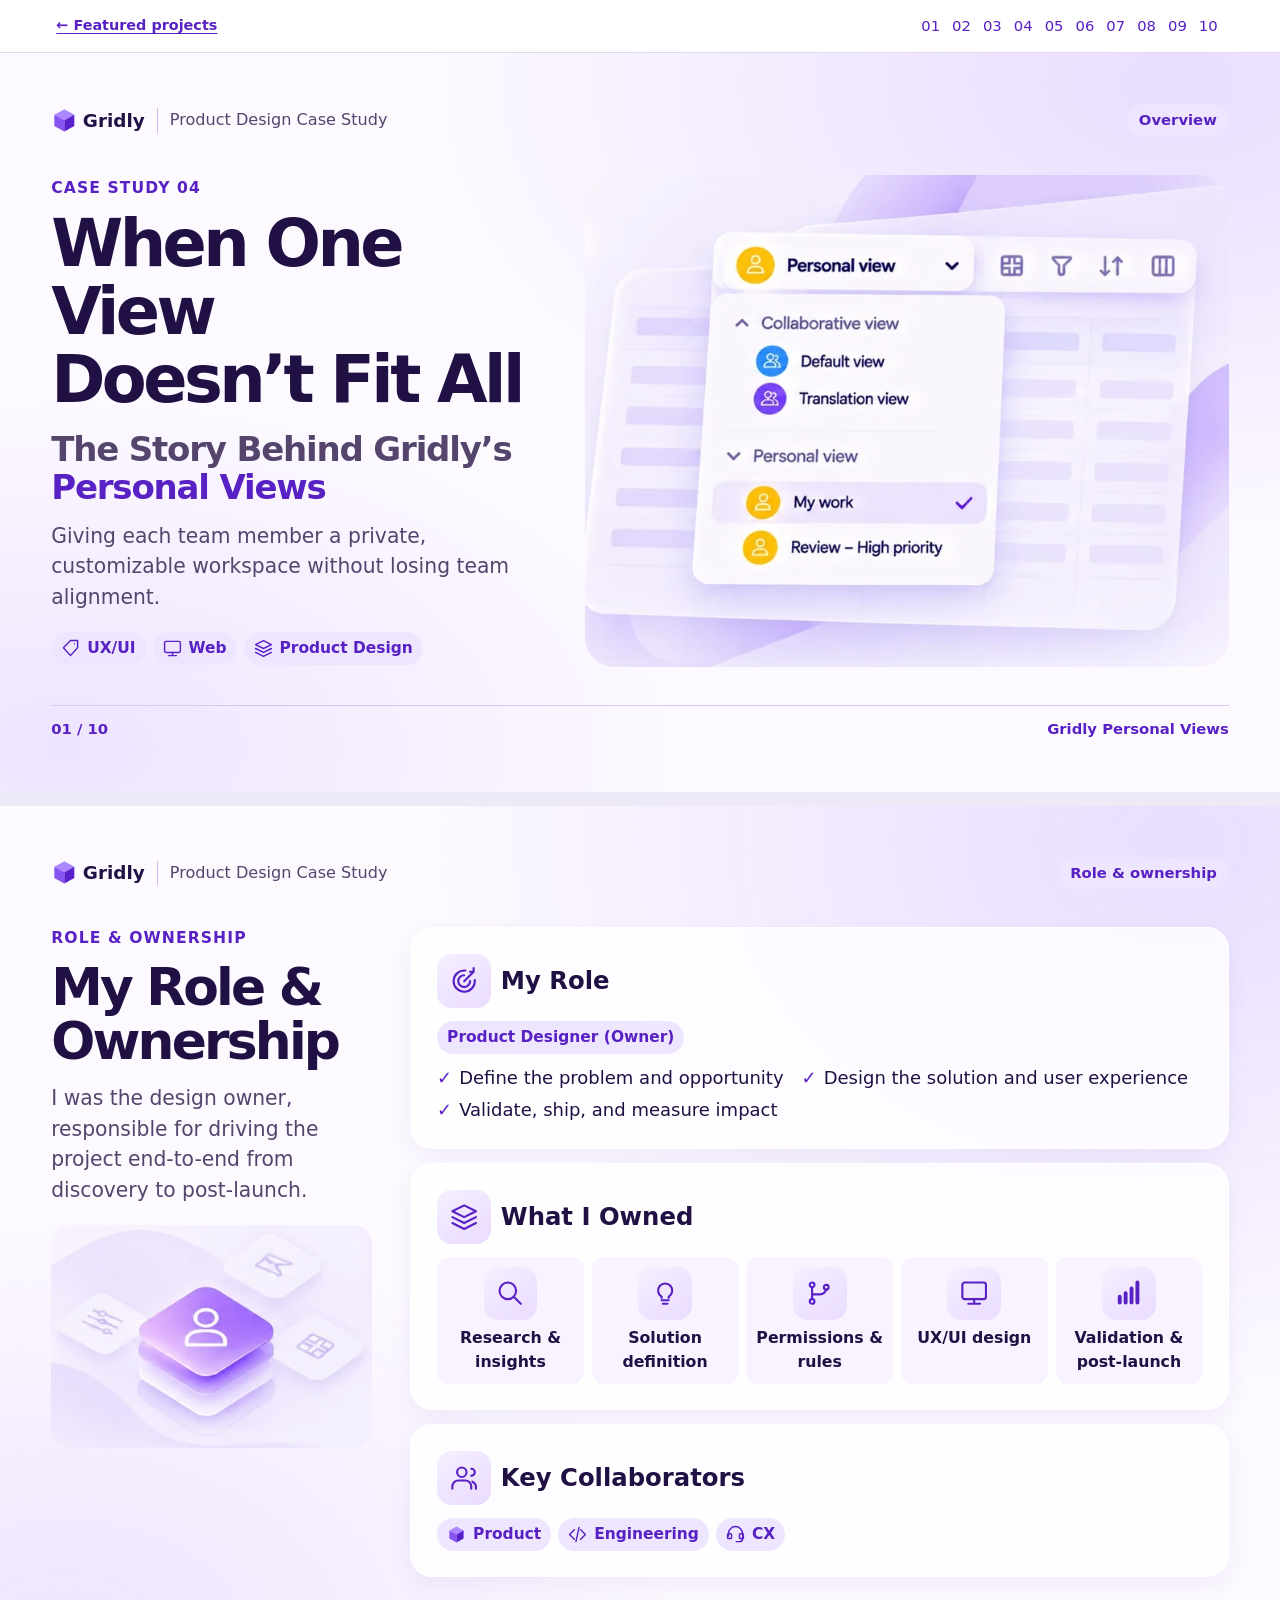
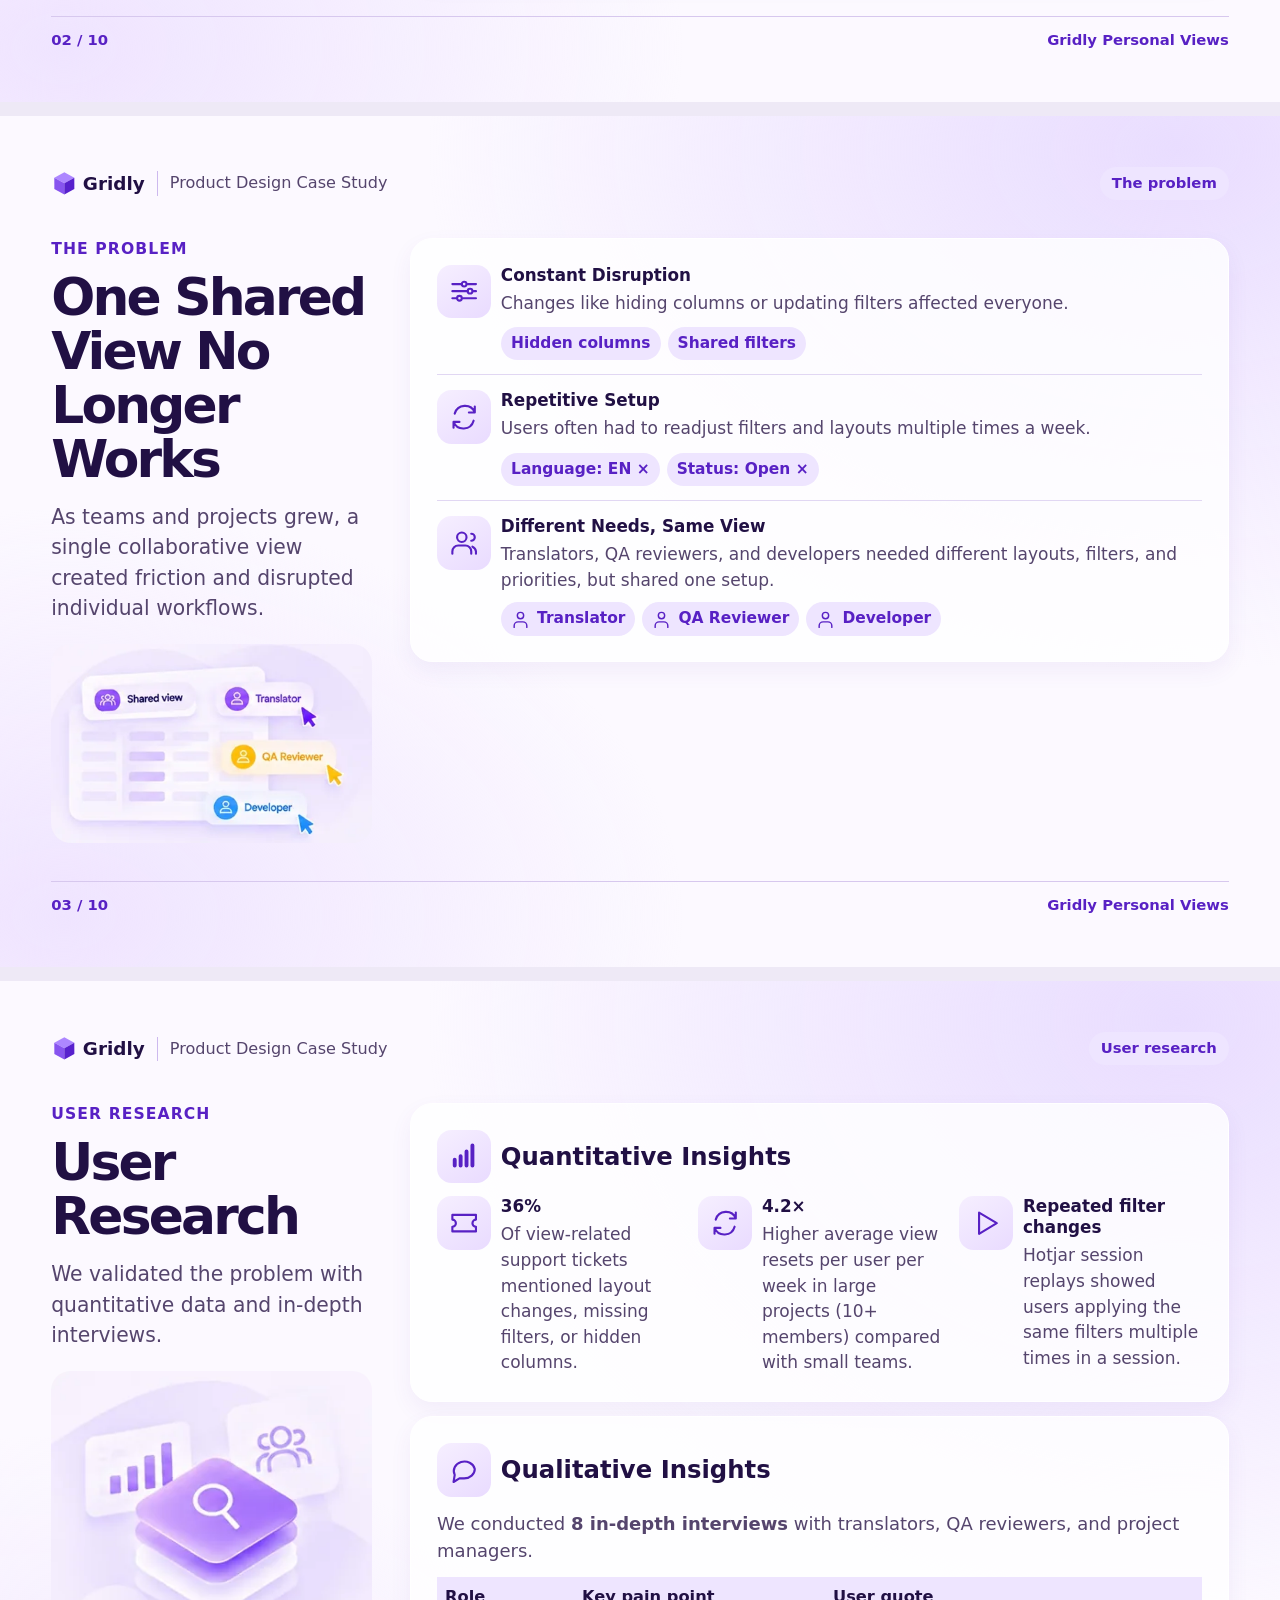
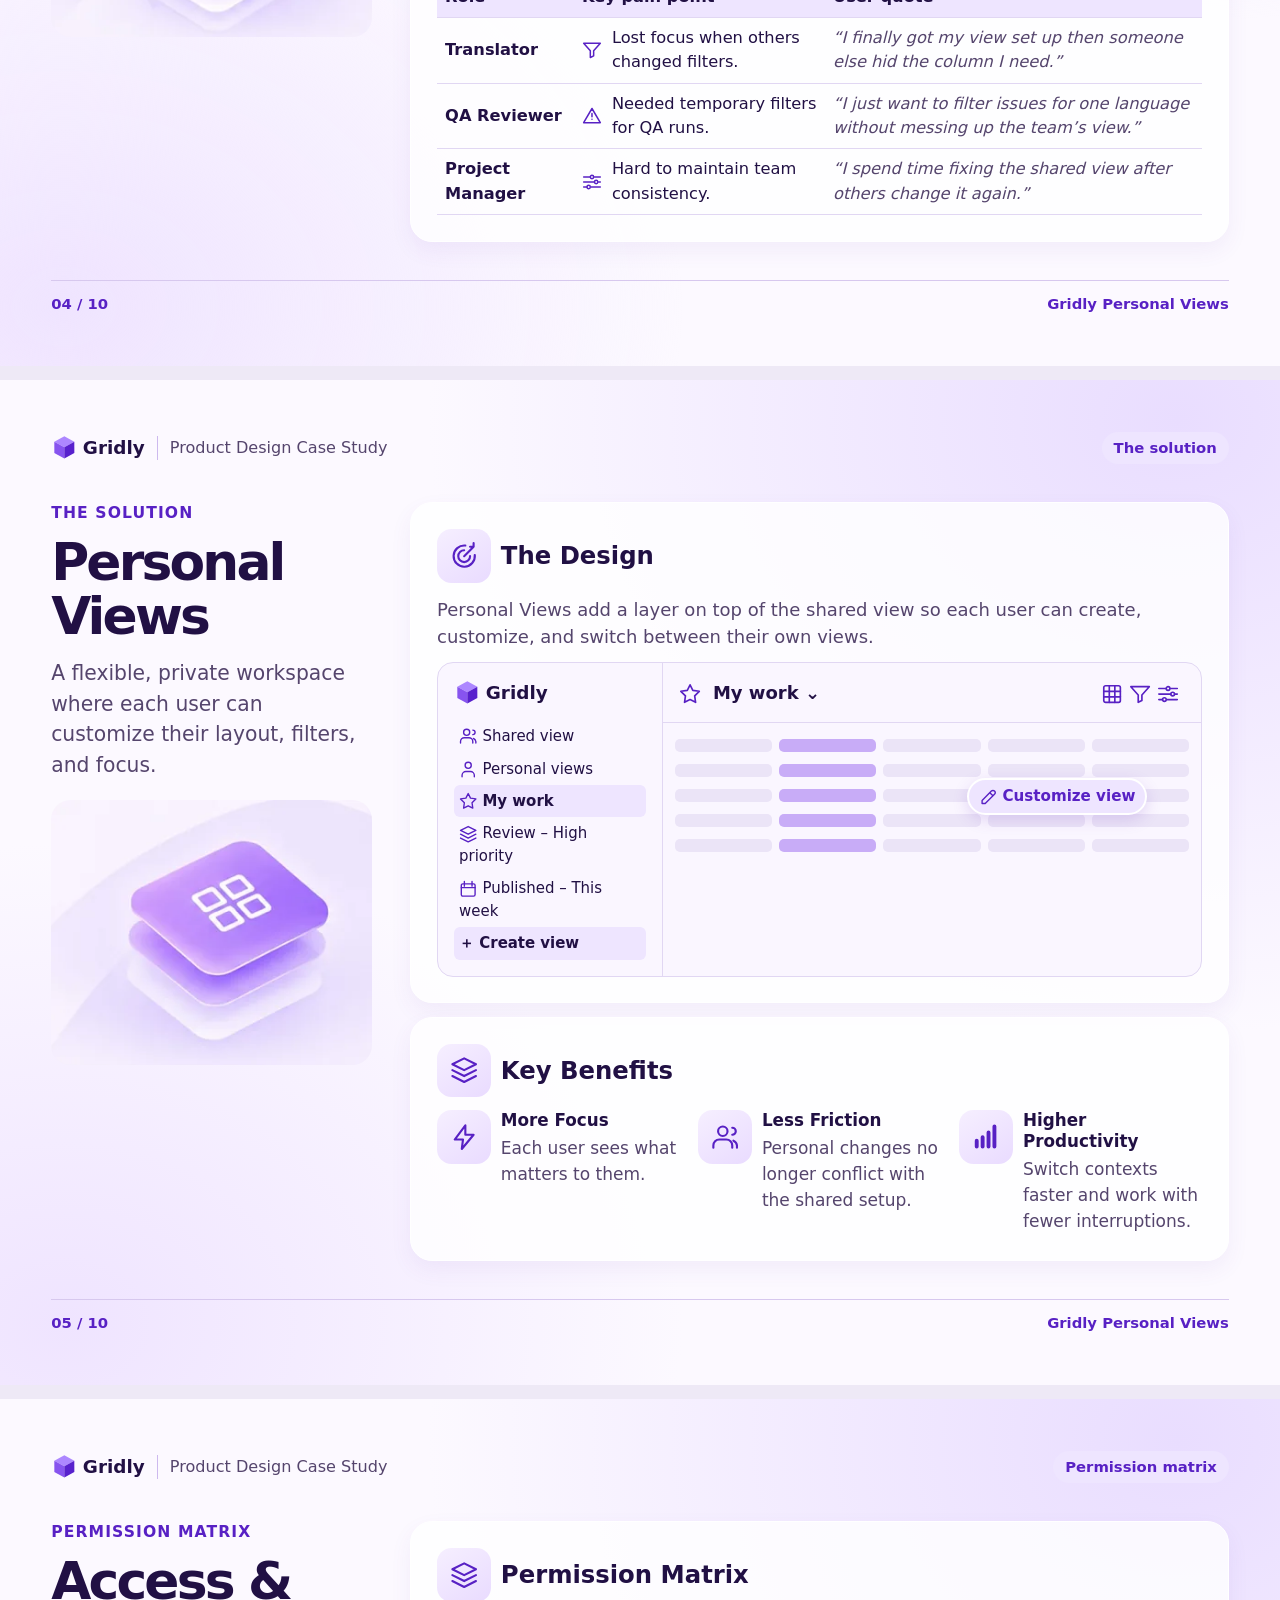
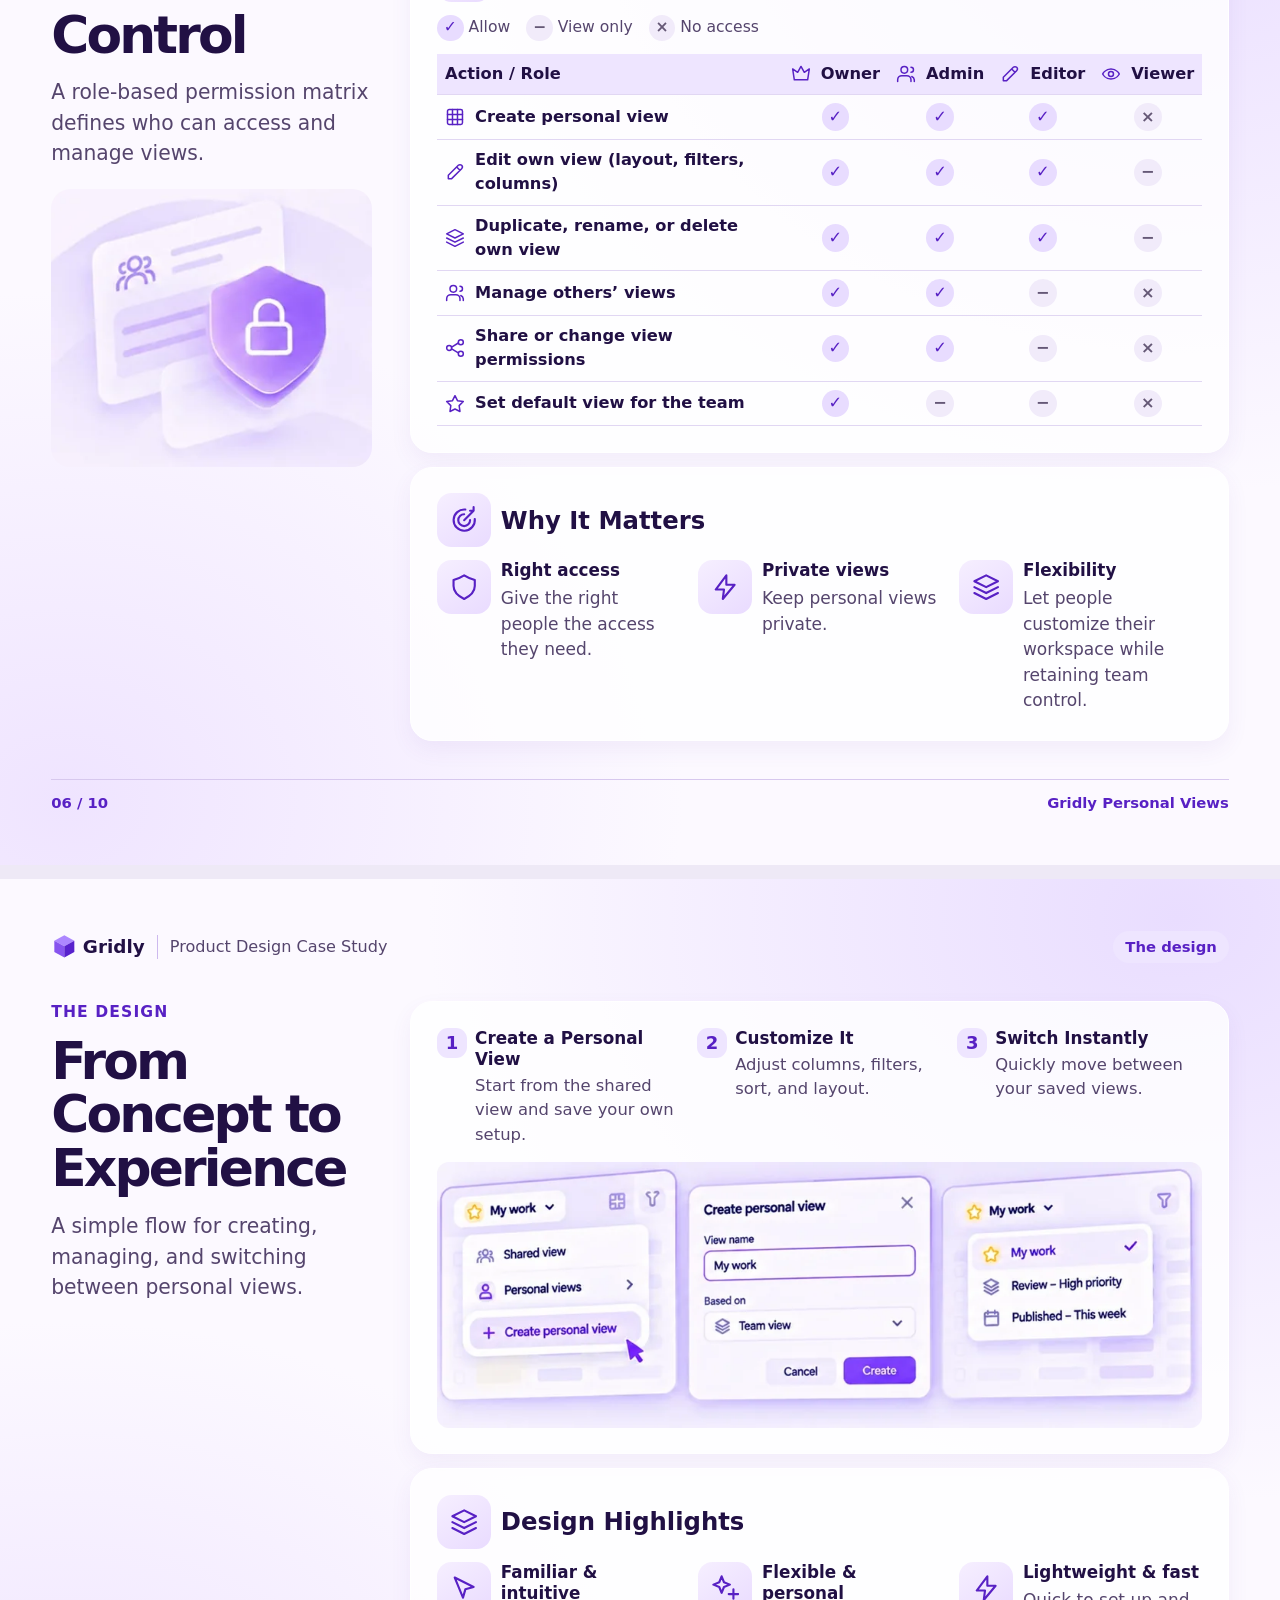
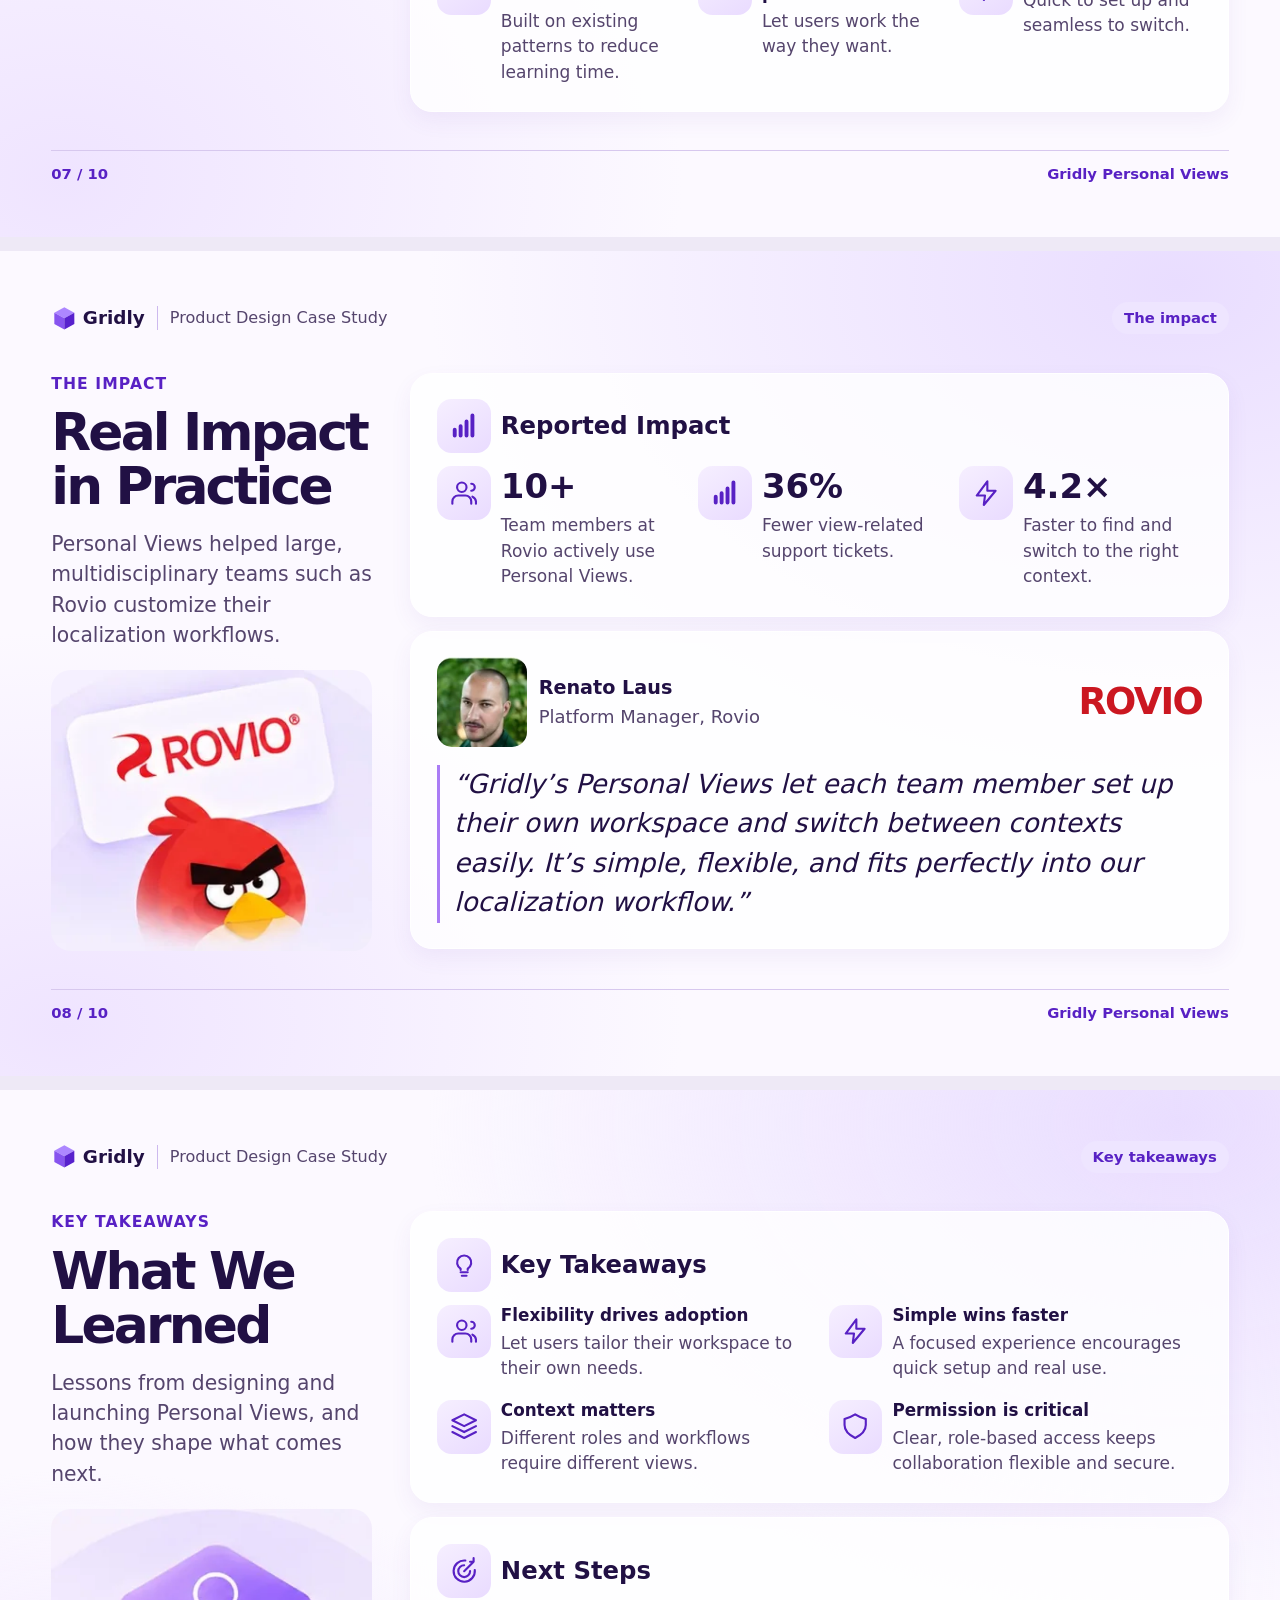
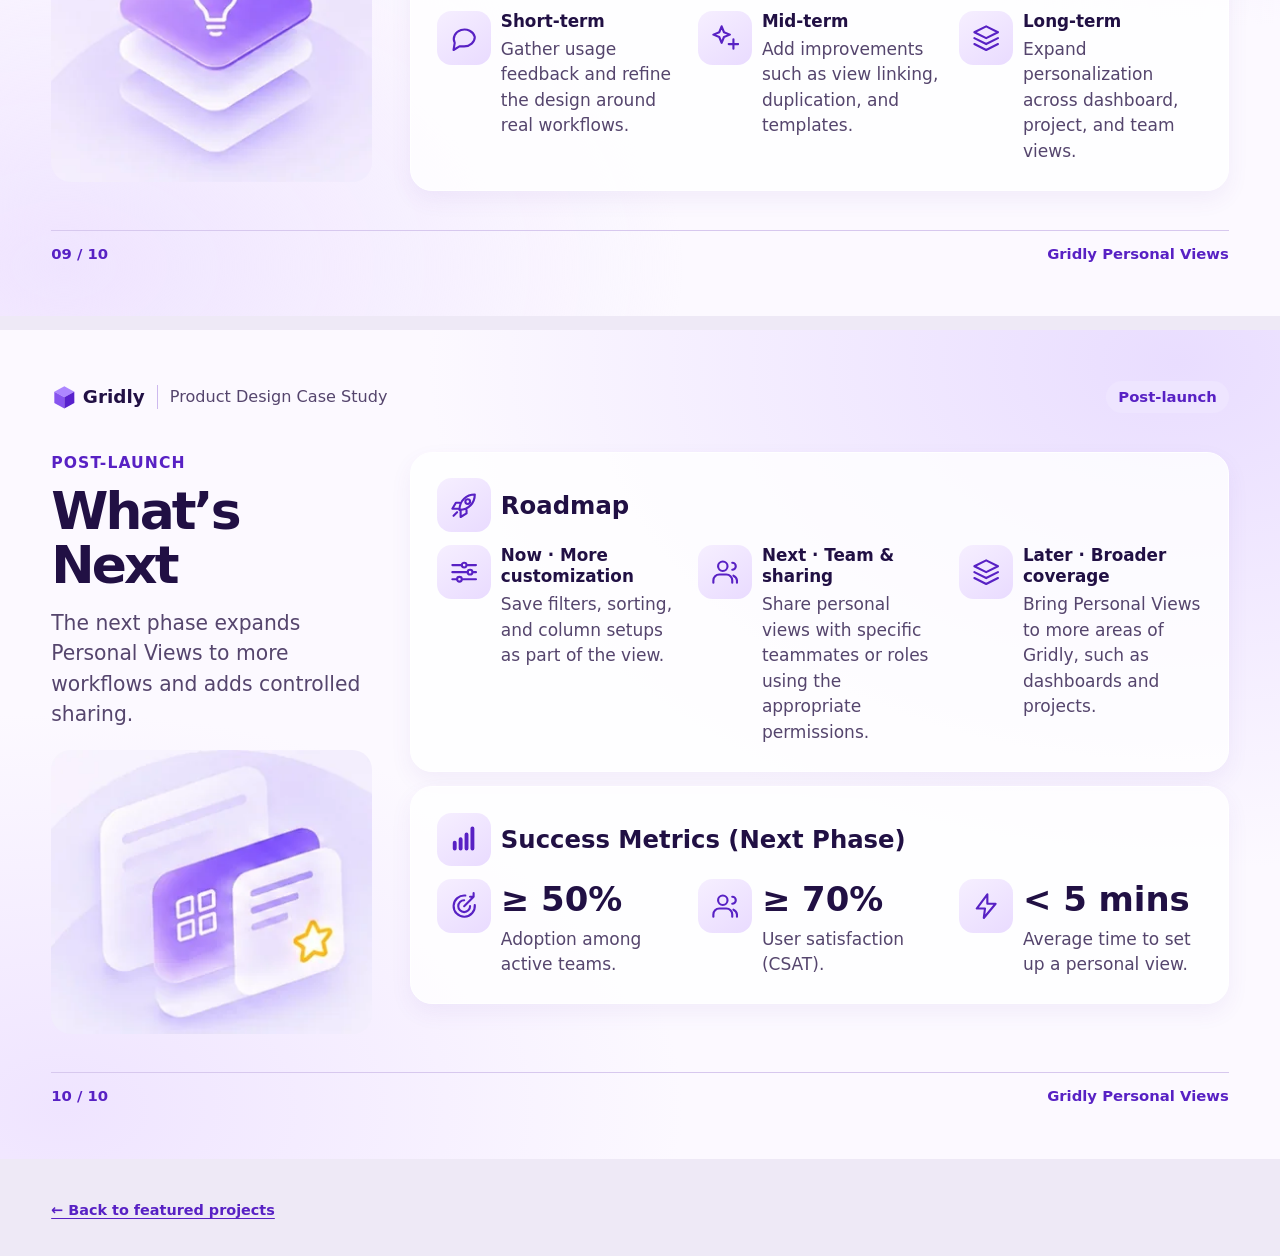
==== commit 4efcfc44: "Increase portfolio descriptions, labels, and tags by 2px" ====
--- a/gridly-personal-views.html
+++ b/gridly-personal-views.html
@@ -5,7 +5,7 @@
 <meta name="viewport" content="width=device-width, initial-scale=1">
 <meta name="description" content="Gridly Personal Views, a product design case study by Phu Vo Hoang.">
 <title>Gridly Personal Views | Phu Vo Hoang</title>
-<link rel="stylesheet" href="assets/personal-views/case-study.css">
+<link rel="stylesheet" href="assets/personal-views/case-study.css?v=type-plus-2">
 </head>
 <body>
 <svg class="icon-definitions" xmlns="http://www.w3.org/2000/svg" width="0" height="0" aria-hidden="true" focusable="false">
--- a/assets/personal-views/case-study.css
+++ b/assets/personal-views/case-study.css
@@ -8,7 +8,7 @@
   color-scheme: light;
 }
 * { box-sizing: border-box; }
-body { margin: 0; background: #eee9f6; color: var(--ink); font: 16px/1.5 system-ui, sans-serif; }
+body { margin: 0; background: #eee9f6; color: var(--ink); font: 18px/1.5 system-ui, sans-serif; }
 a { color: var(--violet); text-underline-offset: .2em; }
 :focus-visible { outline: 2px solid var(--violet); outline-offset: 3px; }
 img { display: block; max-width: 100%; height: auto; }
@@ -33,7 +33,7 @@
   background: #fff;
 }
 .chapters { display: flex; flex-wrap: wrap; }
-.chapters a { padding: 6px; font-size: .8rem; border-radius: 6px; text-decoration: none; }
+.chapters a { padding: 6px; font-size: calc(.8rem + 2px); border-radius: 6px; text-decoration: none; }
 .chapters a:hover { background: var(--wash); }
 .back { font-size: .9rem; font-weight: 680; }
 main { max-width: 1600px; margin-inline: auto; }
@@ -51,15 +51,15 @@
 .folio, .folio-footer { display: flex; align-items: center; gap: 12px; }
 .logo { display: inline-flex; align-items: center; gap: 5px; font-weight: 850; font-size: 1.15rem; }
 .logo .glyph { width: 1.45em; height: 1.45em; }
-.folio-label { border-left: 1px solid #cdb9ee; padding-left: 12px; color: var(--muted); font-size: .88rem; }
-.chapter-name { margin-left: auto; padding: 5px 12px; border-radius: 999px; background: var(--wash); color: var(--violet); font-size: .8rem; font-weight: 750; }
-.folio-footer { justify-content: space-between; margin-top: auto; padding-top: 12px; border-top: 1px solid #d7c8ee; color: var(--violet); font-size: .8rem; font-weight: 700; }
+.folio-label { border-left: 1px solid #cdb9ee; padding-left: 12px; color: var(--muted); font-size: calc(.88rem + 2px); }
+.chapter-name { margin-left: auto; padding: 5px 12px; border-radius: 999px; background: var(--wash); color: var(--violet); font-size: calc(.8rem + 2px); font-weight: 750; }
+.folio-footer { justify-content: space-between; margin-top: auto; padding-top: 12px; border-top: 1px solid #d7c8ee; color: var(--violet); font-size: calc(.8rem + 2px); font-weight: 700; }
 .layout { display: grid; grid-template-columns: minmax(0, 1fr) minmax(0, 2.55fr); align-items: start; gap: clamp(18px, 3vw, 45px); }
 .cover .layout { grid-template-columns: minmax(0, 1fr) minmax(0, 1.3fr); align-items: center; }
 .cover-art { width: 100%; border-radius: 30px; }
-.eyebrow { margin-bottom: 10px; color: var(--violet); font-weight: 800; font-size: .85rem; letter-spacing: .07em; text-transform: uppercase; }
-.lead { margin-top: 15px; font-size: clamp(1.02rem, 1.43vw, 1.4rem); }
-.subtitle { margin-top: 16px; font-size: clamp(1.4rem, 2.5vw, 2.65rem); font-weight: 700; letter-spacing: -.035em; line-height: 1.12; }
+.eyebrow { margin-bottom: 10px; color: var(--violet); font-weight: 800; font-size: calc(.85rem + 2px); letter-spacing: .07em; text-transform: uppercase; }
+.lead { margin-top: 15px; font-size: calc(clamp(1.02rem, 1.43vw, 1.4rem) + 2px); }
+.subtitle { margin-top: 16px; font-size: calc(clamp(1.4rem, 2.5vw, 2.65rem) + 2px); font-weight: 700; letter-spacing: -.035em; line-height: 1.12; }
 .subtitle strong { display: block; color: var(--violet); }
 .side-art { width: 100%; max-width: 410px; border-radius: 20px; margin-top: 20px; }
 .stack { display: grid; gap: 14px; min-width: 0; }
@@ -87,7 +87,7 @@
 .icon-heading, .item, .table-label { display: flex; gap: 10px; align-items: center; }
 .icon-heading { margin-bottom: 13px; }
 .item { align-items: flex-start; }
-.item p { margin-top: 5px; font-size: .94rem; }
+.item p { margin-top: 5px; font-size: calc(.94rem + 2px); }
 .items { display: grid; gap: 18px; }
 .cols-2 { grid-template-columns: repeat(2,minmax(0,1fr)); }
 .cols-3 { grid-template-columns: repeat(3,minmax(0,1fr)); }
@@ -102,19 +102,19 @@
   border-radius: 999px;
   background: var(--wash);
   color: var(--violet);
-  font-size: .84rem;
+  font-size: calc(.84rem + 2px);
   font-weight: 680;
 }
 .checks { margin-top: 10px; display: flex; flex-wrap: wrap; gap: 5px 18px; }
 .checks li::before { content: '✓'; margin-right: 7px; color: var(--violet); font-weight: 850; }
 .ownership-steps { display: grid; grid-template-columns: repeat(5,minmax(0,1fr)); gap: 8px; }
-.ownership-steps li { display: grid; align-content: start; justify-items: center; gap: 6px; padding: 10px 5px; border-radius: 12px; background: #f8f3ff; font-size: .86rem; text-align: center; }
+.ownership-steps li { display: grid; align-content: start; justify-items: center; gap: 6px; padding: 10px 5px; border-radius: 12px; background: #f8f3ff; font-size: calc(.86rem + 2px); text-align: center; }
 .problem-list .item { margin-top: 14px; }
 .problem-list .item:first-child { margin-top: 0; }
 .problem-list .filter-preview, .problem-list .tags { margin: 9px 0 0 clamp(42px, 5vw, 64px); }
 .problem-list .item:not(:first-child) { padding-top: 15px; border-top: 1px solid var(--line); }
 .table-scroll { overflow-x: auto; margin-top: 13px; }
-table { width: 100%; min-width: 500px; border-spacing: 0; font-size: .89rem; }
+table { width: 100%; min-width: 500px; border-spacing: 0; font-size: calc(.89rem + 2px); }
 th, td { padding: 8px; text-align: left; border-bottom: 1px solid var(--line); }
 thead th { background: var(--wash); }
 q { color: var(--muted); font-style: italic; }
@@ -122,7 +122,7 @@
 .matrix th[scope=row] { font-weight: 600; }
 .matrix td { text-align: center; }
 .matrix th[scope=col]:not(:first-child) .table-label { justify-content: center; }
-.matrix-legend { display: flex; flex-wrap: wrap; gap: 8px 16px; color: var(--muted); font-size: .85rem; }
+.matrix-legend { display: flex; flex-wrap: wrap; gap: 8px 16px; color: var(--muted); font-size: calc(.85rem + 2px); }
 .matrix-legend > span { display: inline-flex; gap: 5px; align-items: center; }
 .state { display: inline-grid; place-items: center; width: 1.7em; aspect-ratio: 1; border-radius: 100%; font-weight: 850; background: #f1ebfa; color: #655876; }
 .state-a { color: var(--violet); background: #e8dcff; }
@@ -137,7 +137,7 @@
   overflow: hidden;
 }
 .workspace-sidebar, .workspace-toolbar { padding: clamp(8px, 1.3vw, 16px); }
-.workspace-sidebar { border-right: 1px solid var(--line); font-size: .81rem; }
+.workspace-sidebar { border-right: 1px solid var(--line); font-size: calc(.81rem + 2px); }
 .workspace ul { margin-top: 8px; }
 .workspace li { padding: 5px; border-radius: 6px; }
 .workspace li .glyph { margin-right: 5px; color: var(--violet); }
@@ -148,17 +148,17 @@
 .workspace-grid { display: grid; grid-template-columns: repeat(5, minmax(0,1fr)); gap: 12px 7px; padding: 16px 12px; }
 .workspace-grid span { height: 13px; border-radius: 5px; background: #ebe4f7; }
 .workspace-grid span:nth-child(5n+2) { background: #c8acf7; }
-.customize { position: absolute; right: 10%; top: 37%; padding: 5px 10px; border: 2px solid white; border-radius: 999px; background: var(--wash); box-shadow: 0 5px 15px #6e35c02c; color: var(--violet); font-size: .82rem; font-weight: 700; }
+.customize { position: absolute; right: 10%; top: 37%; padding: 5px 10px; border: 2px solid white; border-radius: 999px; background: var(--wash); box-shadow: 0 5px 15px #6e35c02c; color: var(--violet); font-size: calc(.82rem + 2px); font-weight: 700; }
 .flow { display: grid; grid-template-columns: repeat(3,minmax(0,1fr)); gap: 15px; }
 .flow li { display: flex; gap: 8px; align-items: flex-start; }
 .step-number { display: inline-grid; place-items: center; width: 30px; aspect-ratio: 1; border-radius: 11px; flex: none; color: var(--violet); background: var(--wash); font-weight: 800; }
-.flow p { margin-top: 4px; font-size: .9rem; }
+.flow p { margin-top: 4px; font-size: calc(.9rem + 2px); }
 .experience-art { margin-top: 14px; width: 100%; border-radius: 12px; }
 .testimonial figcaption { display: flex; align-items: center; flex-wrap: wrap; gap: 12px; }
 .portrait { width: clamp(52px, 7vw, 94px); border-radius: 15px; }
 .testimonial figcaption strong { font-size: 1.2rem; }
 .rovio { color: #cb1721; font-size: clamp(1.4rem, 3vw, 2.3rem); margin-left: auto; letter-spacing: -.045em; }
-blockquote { margin-top: 18px; padding-left: 14px; border-left: 3px solid #aa7cf5; font-size: clamp(1rem, 1.9vw, 1.55rem); font-style: italic; }
+blockquote { margin-top: 18px; padding-left: 14px; border-left: 3px solid #aa7cf5; font-size: calc(clamp(1rem, 1.9vw, 1.55rem) + 2px); font-style: italic; }
 #slide-8 .item h4, #slide-10 .panel:last-child .item h4 { font-size: clamp(1.25rem, 2.65vw, 2.5rem); }
 .end { padding: 22px clamp(20px, 4vw, 64px) 34px; }
 @media (min-width: 761px) and (max-width: 1050px) {
